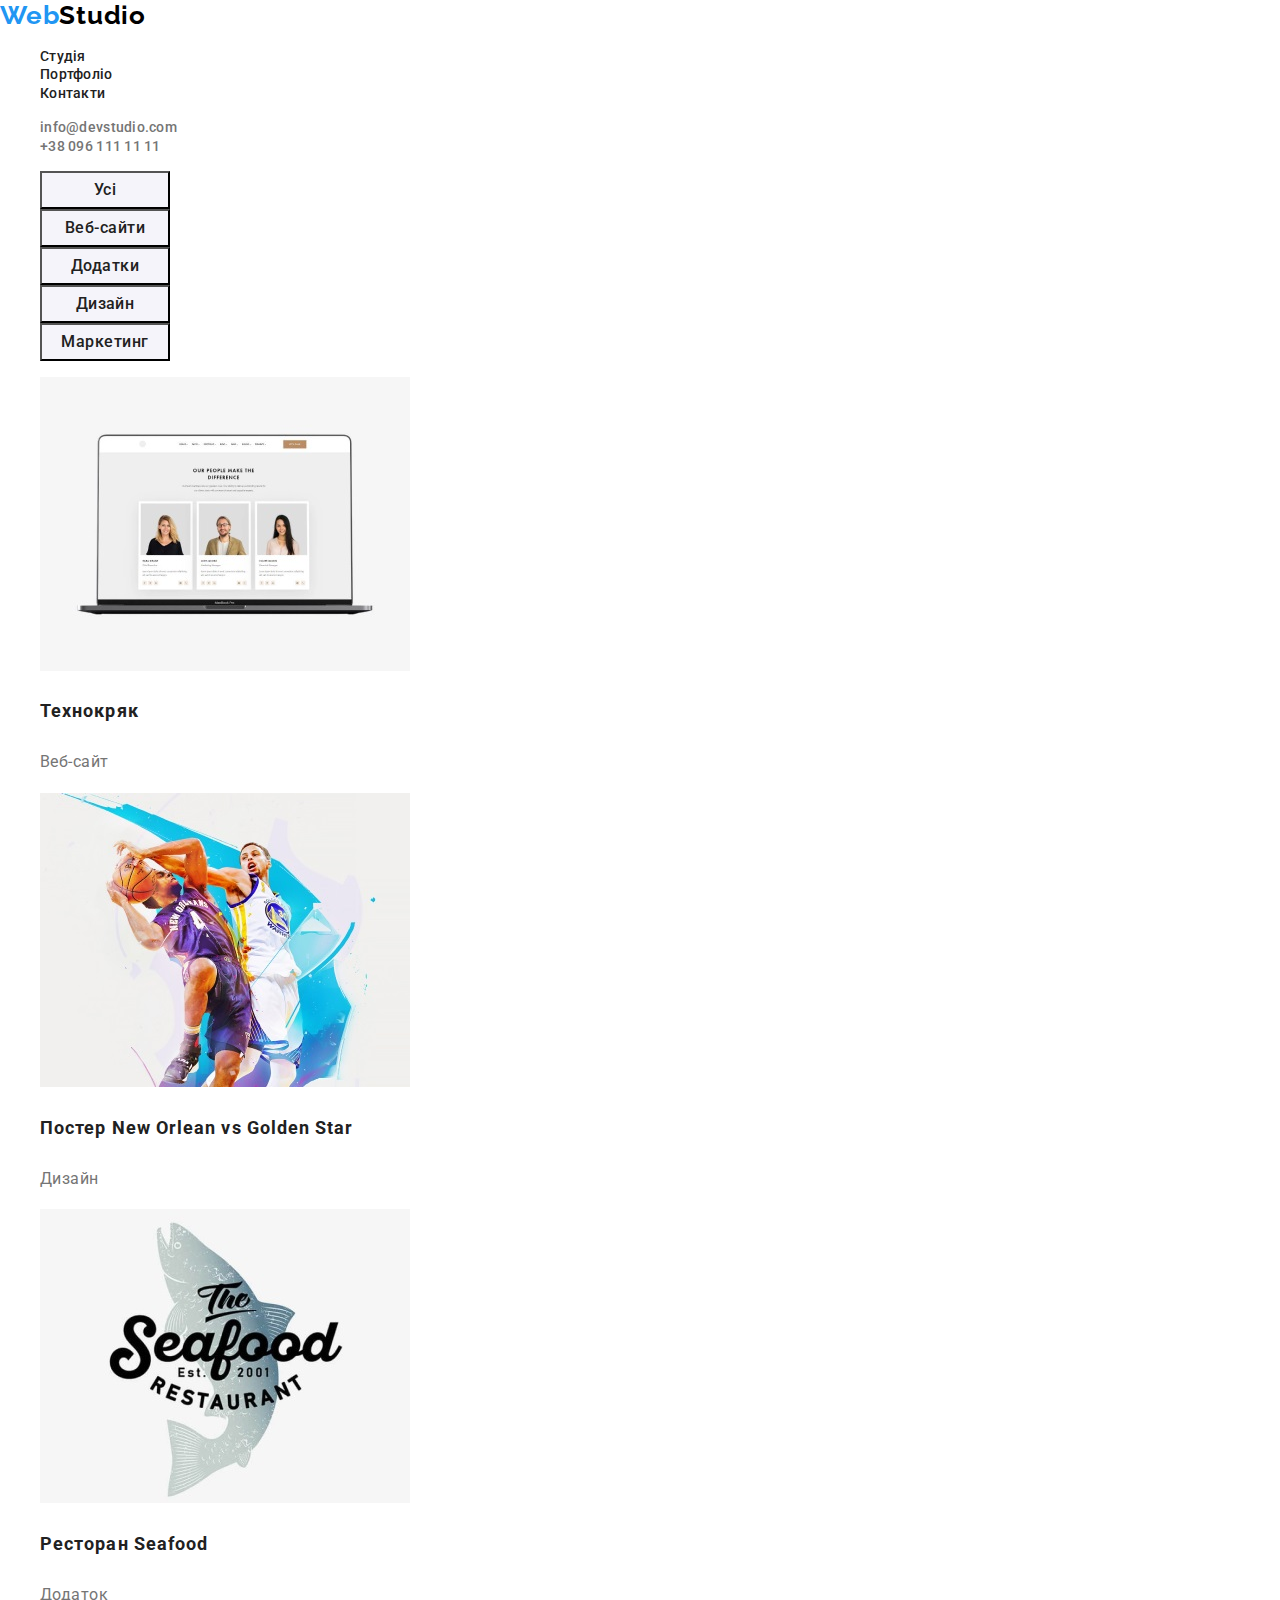
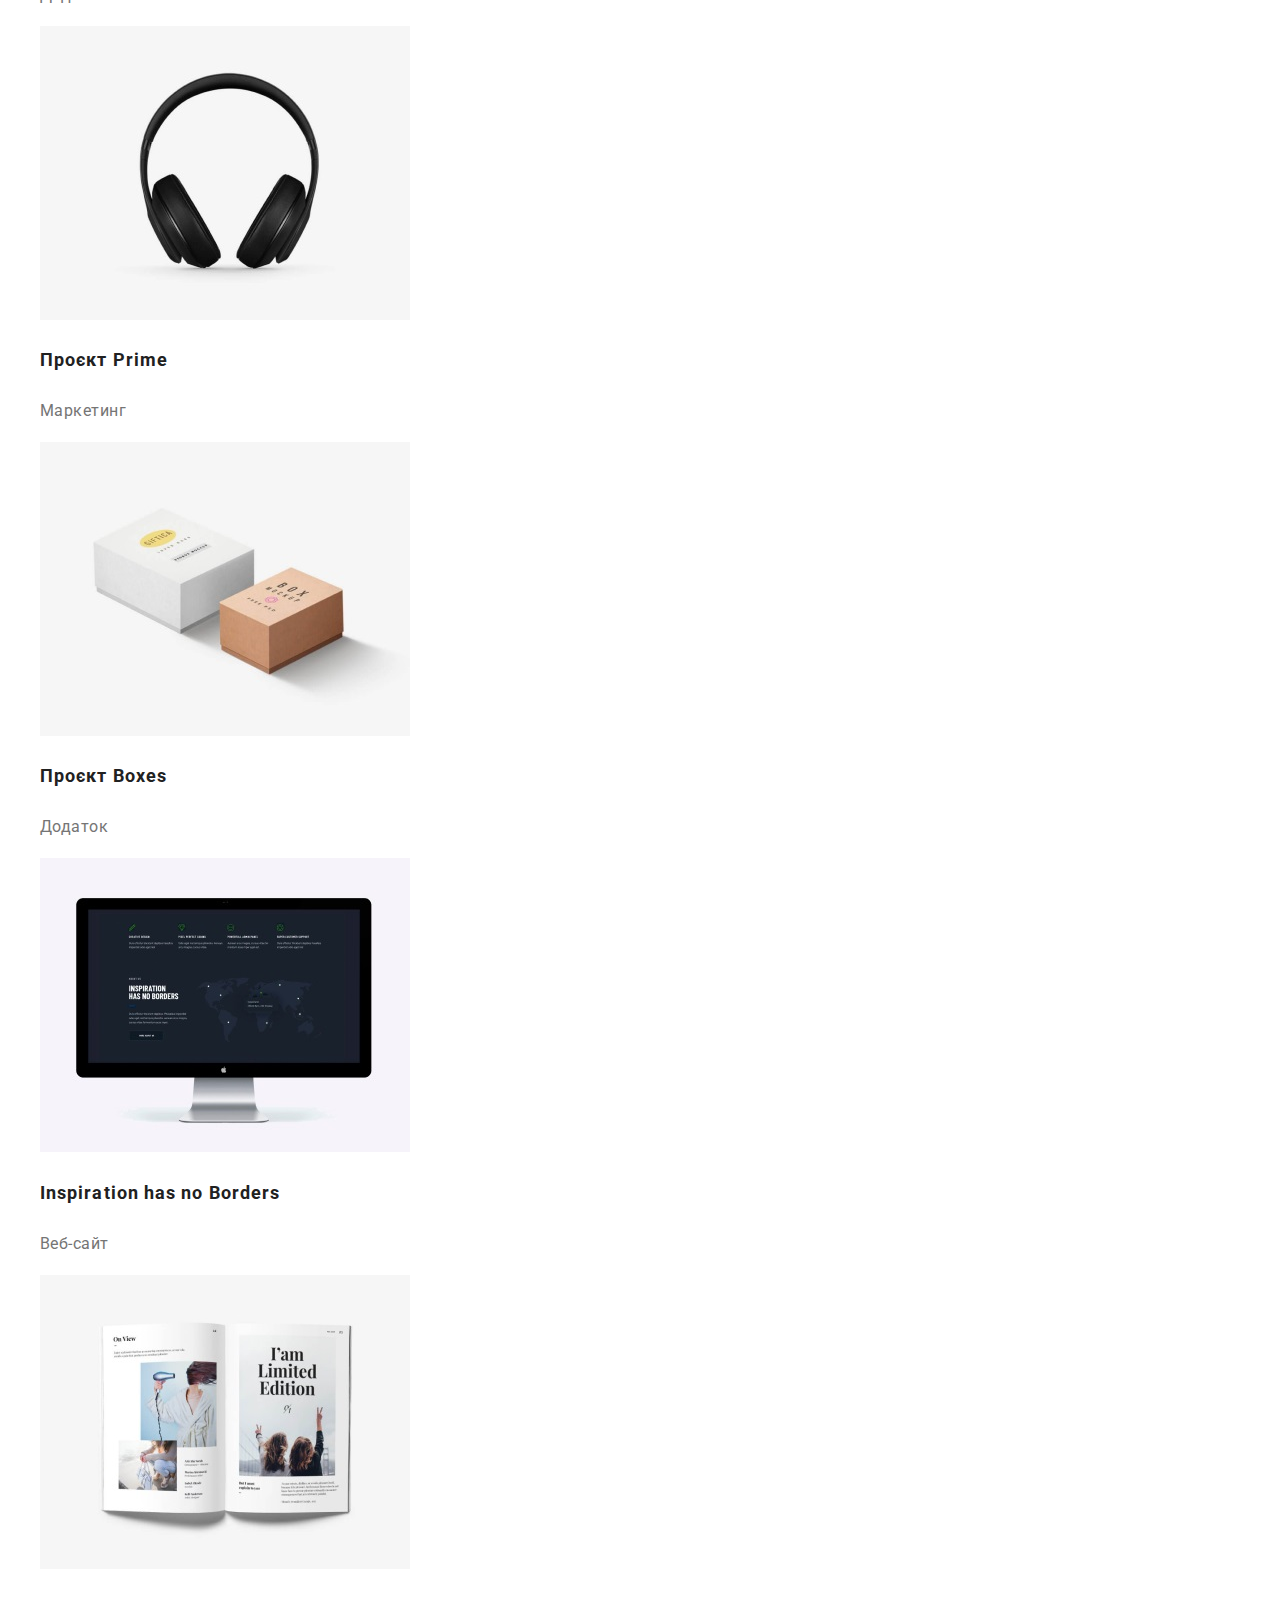
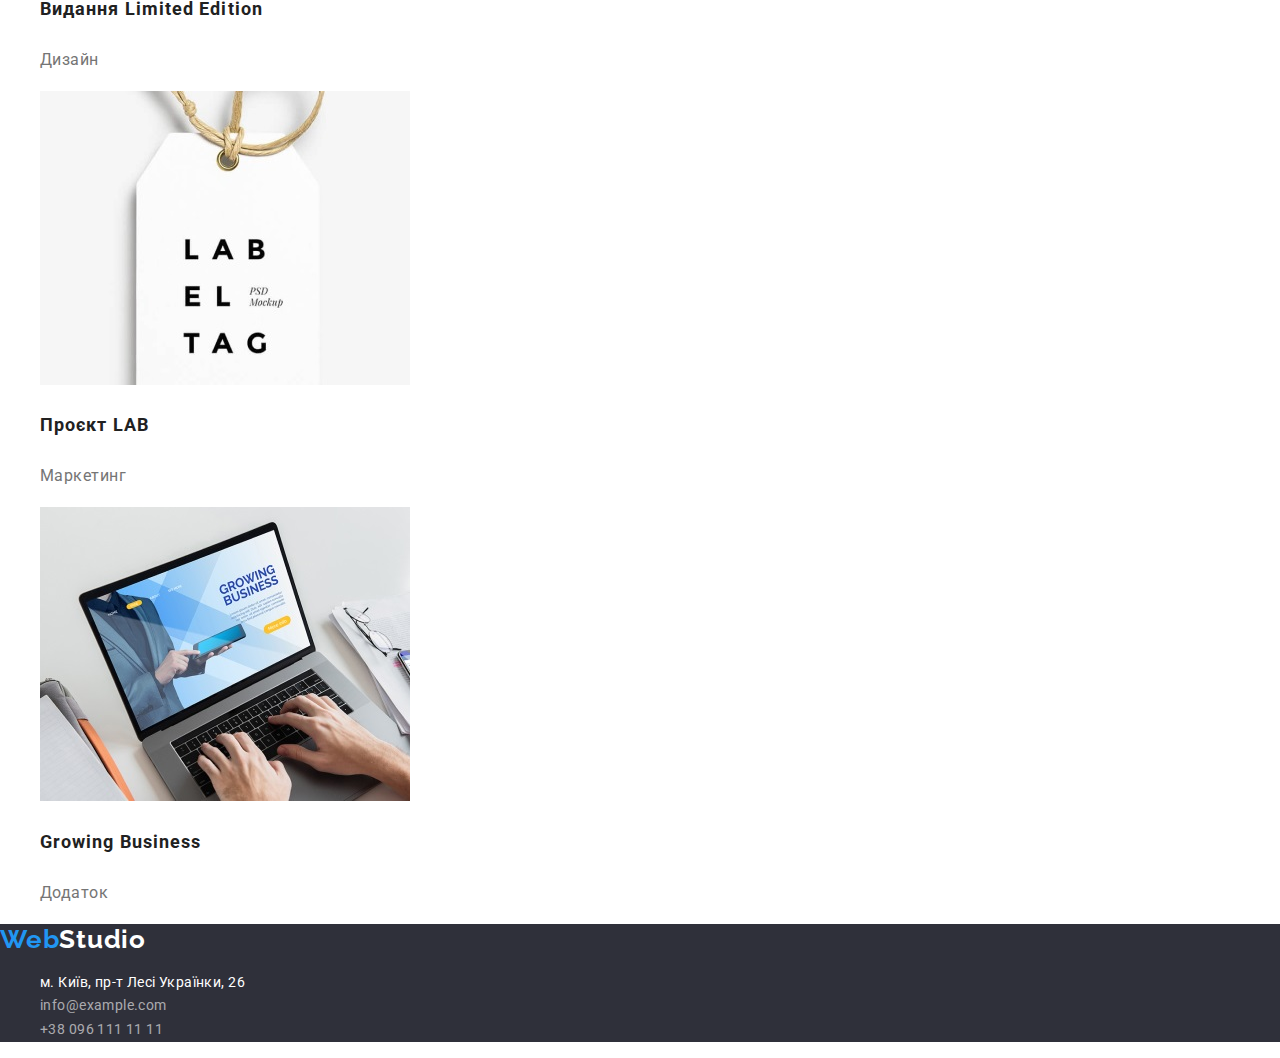
==== portfolio.html @ d08d2272 "update" ====
<!DOCTYPE html>
<html lang="en">
  <head>
    <meta charset="UTF-8" />
    <meta http-equiv="X-UA-Compatible" content="IE=edge" />
    <meta name="viewport" content="width=device-width, initial-scale=1.0" />
    <link rel="preconnect" href="https://fonts.googleapis.com" />
    <link rel="preconnect" href="https://fonts.gstatic.com" crossorigin />
    <link
      href="https://fonts.googleapis.com/css2?family=Raleway:wght@500;700&family=Roboto:wght@400;500;700;900&display=swap"
      rel="stylesheet"
    />
    <link
      rel="stylesheet"
      href="https://cdnjs.cloudflare.com/ajax/libs/modern-normalize/0.6.0/modern-normalize.min.css"
    />
    <link rel="stylesheet" href="./css/styles.css" />
    <title>Portfolio</title>
  </head>
  <body class="body">
    <header>
      <nav>
        <a class="link" href="">
          <span class="logocolor">Web</span><span class="logo">Studio</span>
        </a>
        <ul class="list">
          <li><a class="nav-link" href="">Студія</a></li>
          <li><a class="nav-link" href="">Портфоліо</a></li>
          <li><a class="nav-link" href="">Контакти</a></li>
        </ul>
      </nav>
      <!-- Контактні дані -->
      <ul class="list">
        <li>
          <a class="link" href="mailto:info@devstudio.com"
            >info@devstudio.com</a
          >
        </li>
        <li>
          <a class="link" href="tel:+380961111111">+38 096 111 11 11</a>
        </li>
      </ul>
    </header>
    <!-- Наші проекти -->
    <main>
      <section>
        <h1 hidden>Наше поротфоліо</h1>
        <ul class="list">
          <li>
            <button class="filtr" type="button">
              <span class="filtr-text">Усі</span>
            </button>
          </li>
          <li>
            <button class="filtr" type="button">
              <span class="filtr-text">Веб-сайти</span>
            </button>
          </li>
          <li>
            <button class="filtr" type="button">
              <span class="filtr-text">Додатки</span>
            </button>
          </li>
          <li>
            <button class="filtr" type="button">
              <span class="filtr-text">Дизайн</span>
            </button>
          </li>
          <li>
            <button class="filtr" type="button">
              <span class="filtr-text">Маркетинг</span>
            </button>
          </li>
        </ul>

        <ul class="list">
          <li class="photo">
            <img
              src="./img-portfolio/img-1.jpg"
              alt="вебсайт Технокряк"
              width="370"
            />
            <h3 class="photo-subtitle">Технокряк</h3>
            <p class="photo-text">Веб-сайт</p>
          </li>
          <li class="photo">
            <img src="./img-portfolio/img-2.jpg" alt="Постер" width="370" />
            <h3 class="photo-subtitle">Постер New Orlean vs Golden Star</h3>
            <p class="photo-text">Дизайн</p>
          </li>
          <li class="photo">
            <img
              src="./img-portfolio/img-3.jpg"
              alt="Постер Ресторан"
              width="370"
            />
            <h3 class="photo-subtitle">Ресторан Seafood</h3>
            <p class="photo-text">Додаток</p>
          </li>
          <li class="photo">
            <img
              src="./img-portfolio/img-4.jpg"
              alt="Проект Прайм"
              width="370"
            />
            <h3 class="photo-subtitle">Проєкт Prime</h3>
            <p class="photo-text">Маркетинг</p>
          </li>
          <li class="photo">
            <img
              src="./img-portfolio/img-5.jpg"
              alt="Проект Боксез"
              width="370"
            />
            <h3 class="photo-subtitle">Проєкт Boxes</h3>
            <p class="photo-text">Додаток</p>
          </li>
          <li class="photo">
            <img
              src="./img-portfolio/img-6.jpg"
              alt="вебсайт Інспірейшн"
              width="370"
            />
            <h3 class="photo-subtitle">Inspiration has no Borders</h3>
            <p class="photo-text">Веб-сайт</p>
          </li>
          <li class="photo">
            <img
              src="./img-portfolio/img-7.jpg"
              alt="Дизайн Видання"
              width="370"
            />
            <h3 class="photo-subtitle">Видання Limited Edition</h3>
            <p class="photo-text">Дизайн</p>
          </li>
          <li class="photo">
            <img src="./img-portfolio/img-8.jpg" alt="Проект Лаб" width="370" />
            <h3 class="photo-subtitle">Проєкт LAB</h3>
            <p class="photo-text">Маркетинг</p>
          </li>
          <li class="photo">
            <img
              src="./img-portfolio/img-9.jpg"
              alt="Розвито Бізнесу"
              width="370"
            />
            <h3 class="photo-subtitle">Growing Business</h3>
            <p class="photo-text">Додаток</p>
          </li>
        </ul>
      </section>
    </main>
    <!-- Підвал -->
    <footer class="footer">
      <a class="link" href="./index.html">
        <span class="footer-logocolor">Web</span
        ><span class="footer-logo">Studio</span>
      </a>
      <address class="address">
        <ul class="list">
          <li>
            <a
              class="address-link"
              href="https://www.google.com/maps/place/%D0%B1%D1%83%D0%BB.+%D0%9B%D0%B5%D1%81%D0%B8+%D0%A3%D0%BA%D1%80%D0%B0%D0%B8%D0%BD%D0%BA%D0%B8,+26,+%D0%9A%D0%B8%D0%B5%D0%B2,+02000/@50.4265807,30.5383858,17z/data=!3m1!4b1!4m5!3m4!1s0x40d4cf0e033ecbe9:0x57a4dffefec77da0!8m2!3d50.4265807!4d30.5383858"
              >м. Київ, пр-т Лесі Українки, 26</a
            >
          </li>
          <li>
            <a class="contacts-link" href="mailto:info@example.com"
              >info@example.com</a
            >
          </li>
          <li>
            <a class="contacts-link" href="tel:++380961111111"
              >+38 096 111 11 11</a
            >
          </li>
        </ul>
      </address>
    </footer>
  </body>
</html>
---- css/styles.css ----
:root {
  /* Fonts */

  /* Text colors */
  --subtitle-col: #212121;
  --txt-col: #757575;
  --txt-but: #ffffff;

  /* Background colors */
  --main-cl: #f5f5f5;
  --bacgr-filtr: #f5f4fa;

  /* Other */
  --accent-cl: #2196f3;
}

body {
  font-family: "Roboto", sans-serif;
  color: var(--main-cl);
}
.logo {
  font-family: Raleway;
  font-weight: 700;
  font-size: 26px;
  line-height: 1.19;
  letter-spacing: 0.03em;
  color: #000000;
}
.logocolor {
  font-family: Raleway;
  font-style: normal;
  font-weight: 700;
  font-size: 26px;
  line-height: 1.19;
  letter-spacing: 0.03em;
  color: var(--accent-cl);
}

.nav-link {
  font-style: normal;
  font-weight: 500;
  font-size: 14px;
  line-height: 1.14;
  letter-spacing: 0.02em;
  text-decoration: none;
  color: var(--subtitle-col);
}

.nav-link:hover,
.nav-link:focus {
  color: var(--accent-cl);
}

/* Контактні дані */
.link:hover,
.link:focus {
  color: var(--accent-cl);
}

.link {
  font-weight: 500;
  font-size: 14px;
  line-height: 1.14;
  letter-spacing: 0.02em;
  text-decoration: none;
  color: var(--txt-col);
}

/* Секція HERO */
.section-hero {
  background: #2f303a;
}

.slogan {
  font-size: 44px;
  line-height: 1.36;
  text-align: center;
  letter-spacing: 0.06em;
  text-transform: uppercase;
  color: var(--txt-but);
}

.btn {
  width: 216px;
  height: 50px;
  left: 692px;
  top: 430px;
  background: #2196f3;
  box-shadow: 0px 4px 4px rgba(0, 0, 0, 0.15);
  border-radius: 4px;
}

.btn-text {
  font-style: normal;
  font-weight: 700;
  font-size: 16px;
  line-height: 1.87;
  display: flex;
  align-items: center;
  text-align: center;
  letter-spacing: 0.06em;
  color: var(--txt-but);
}

/* Наші переваги */
.list-title {
  font-style: normal;
  font-weight: 700;
  font-size: 14px;
  line-height: 1.14;
  letter-spacing: 0.03em;
  text-transform: uppercase;
  color: #212121;
}

.list-text {
  font-style: normal;
  font-weight: 400;
  font-size: 14px;
  line-height: 1.71;
  letter-spacing: 0.03em;
  color: var(--txt-col);
}

.subtitle {
  font-style: normal;
  font-weight: 700;
  font-size: 36px;
  line-height: 1.16;
  text-align: center;
  letter-spacing: 0.03em;
  color: var(--subtitle-col);
}

/* Наша команда */
.team-person {
  font-style: normal;
  font-weight: 500;
  font-size: 16px;
  line-height: 1.18;
  text-align: center;
  letter-spacing: 0.03em;
  color: var(--subtitle-col);
}

.team-position {
  font-style: normal;
  font-weight: 400;
  font-size: 16px;
  line-height: 1.18;
  text-align: center;
  letter-spacing: 0.03em;
  color: var(--txt-col);
}

/* Підвал */
.footer {
  background: #2f303a;
}

.footer-logocolor {
  font-family: "Raleway";
  font-style: normal;
  font-weight: 700;
  font-size: 26px;
  line-height: 1.19;
  letter-spacing: 0.03em;
  color: #2196f3;
}

.footer-logo {
  font-family: "Raleway";
  font-style: normal;
  font-weight: 700;
  font-size: 26px;
  line-height: 1.19;
  letter-spacing: 0.03em;
  color: var(--txt-but);
}

.address-link {
  font-weight: 400;
  font-size: 14px;
  line-height: 1.71;
  letter-spacing: 0.03em;
  text-decoration: none;
  list-style: none;
  font-style: normal;
  color: var(--txt-but);
}

.contacts-link {
  font-weight: 400;
  font-size: 14px;
  line-height: 1.71;
  letter-spacing: 0.03em;
  text-decoration: none;
  font-style: normal;
  color: rgba(255, 255, 255, 0.6);
}

.list {
list-style: none;
}

.link {
  text-decoration: none;
}

.filtr:hover,
.filtr:focus {
  color: var(--accent-cl);
}

.filtr {
  width: 130px;
  height: 38px;
  background: var(--bacgr-filtr);
}

.filtr-text {
  font-weight: 500;
  font-size: 16px;
  line-height: 1.62;
  text-align: center;
  letter-spacing: 0.03em;
  color: var(--subtitle-col);
}
.photo-subtitle {
  font-style: normal;
  font-weight: 700;
  font-size: 18px;
  line-height: 2;
  letter-spacing: 0.06em;
  color: var(--subtitle-col);
}

.photo-text {
  font-style: normal;
  font-weight: 400;
  font-size: 16px;
  line-height: 1.87;
  letter-spacing: 0.03em;
  color: var(--txt-col);
}
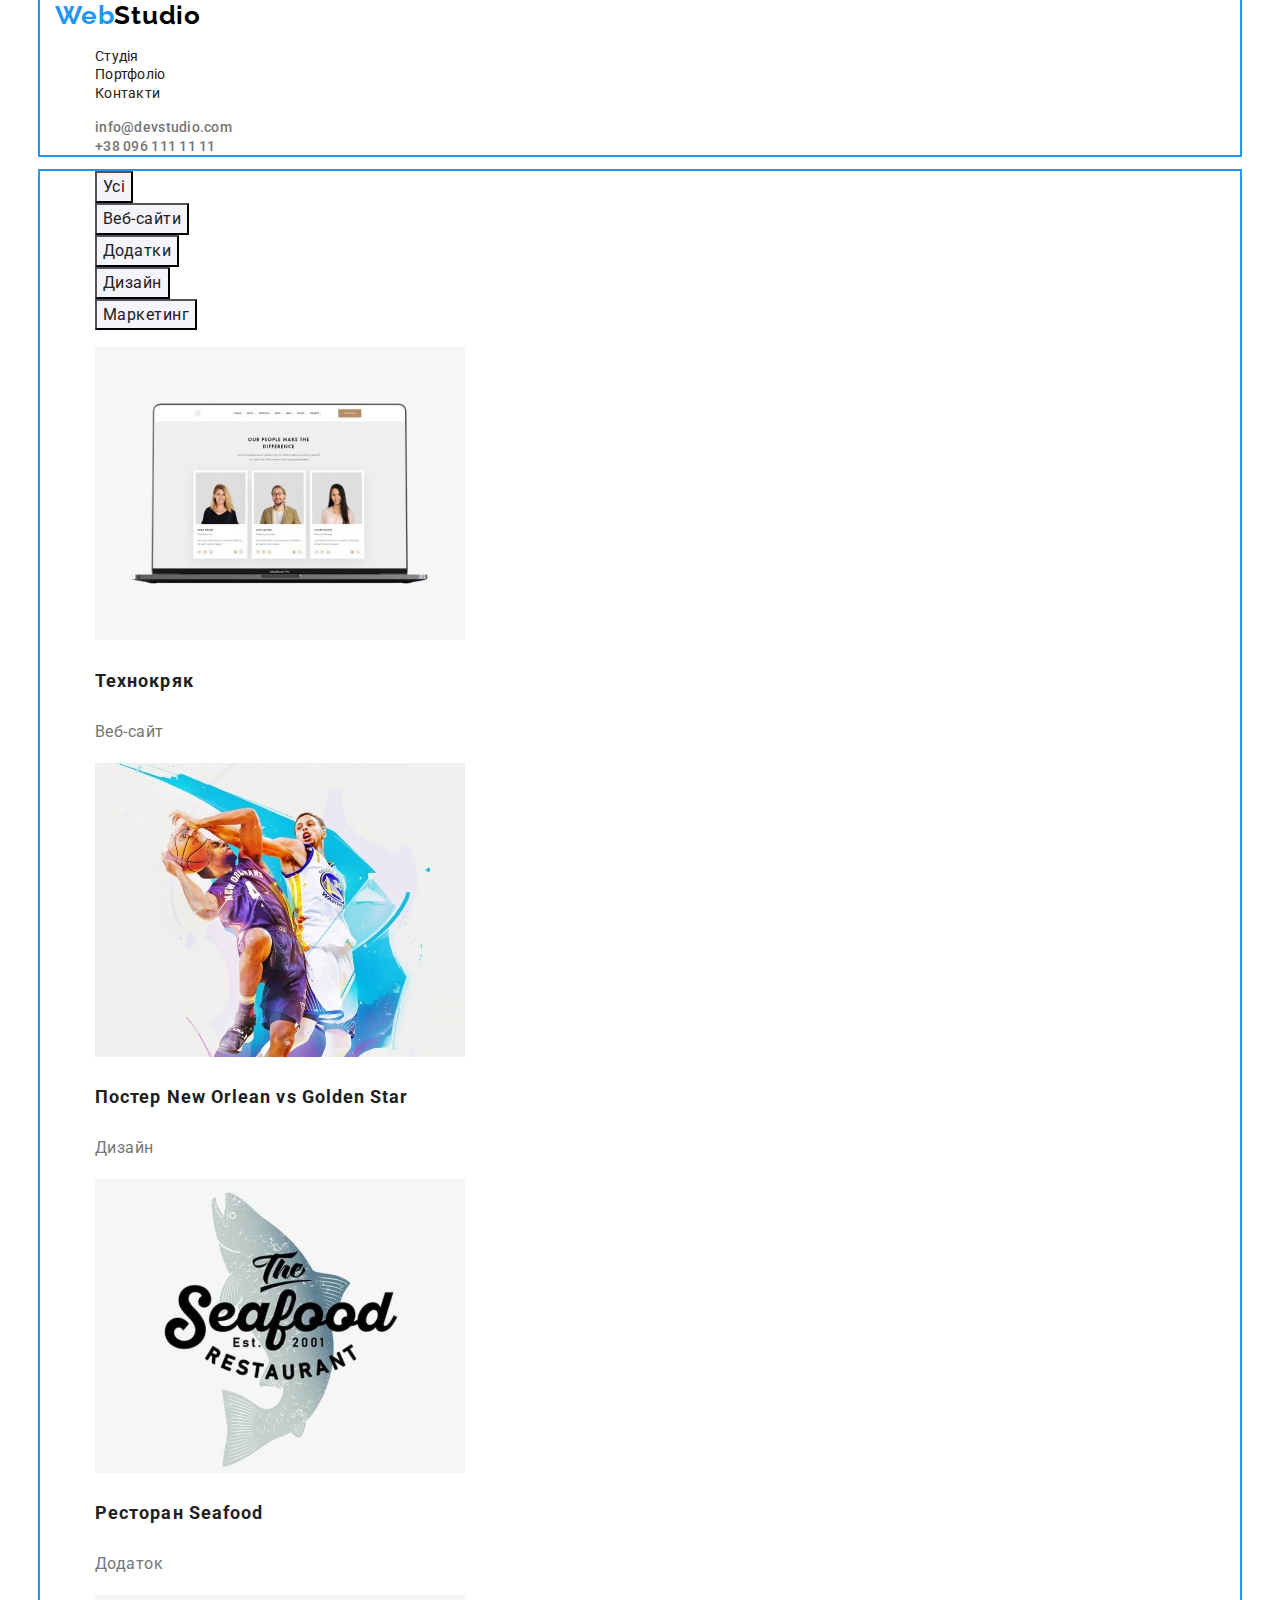
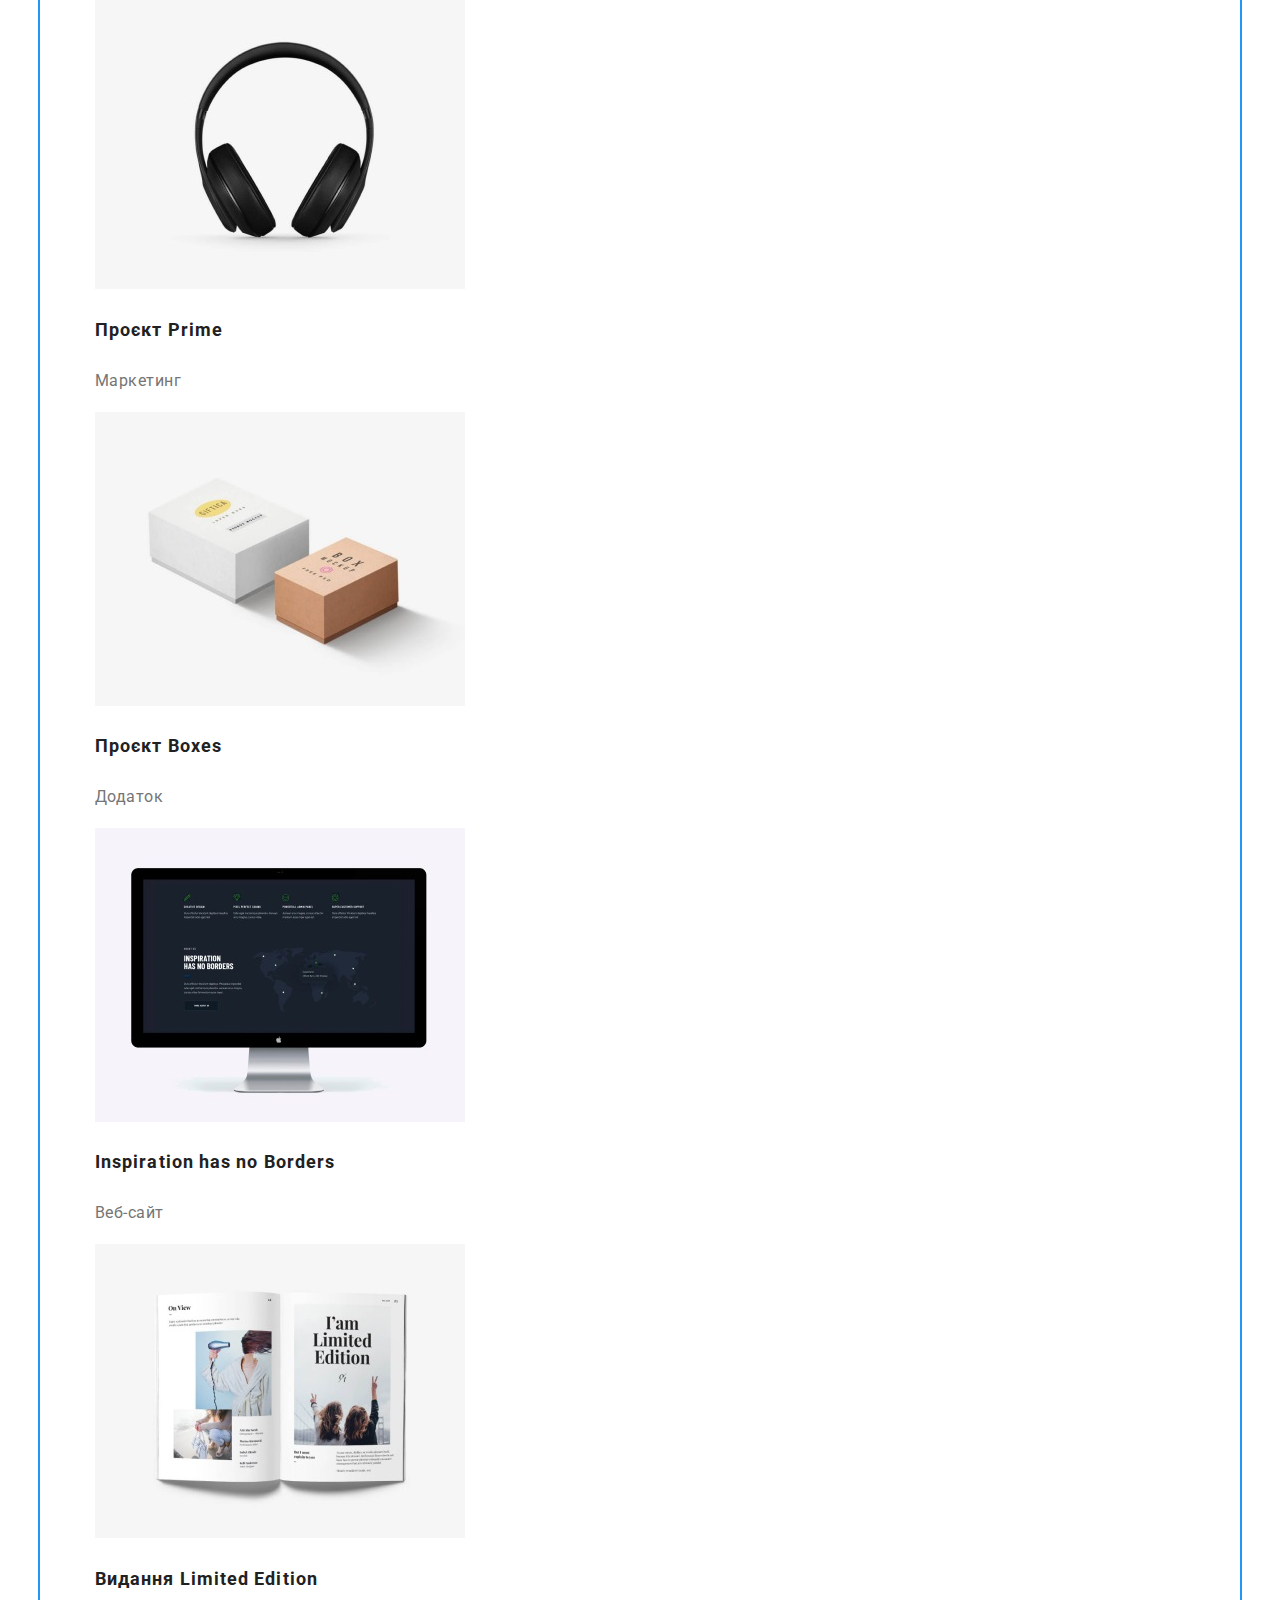
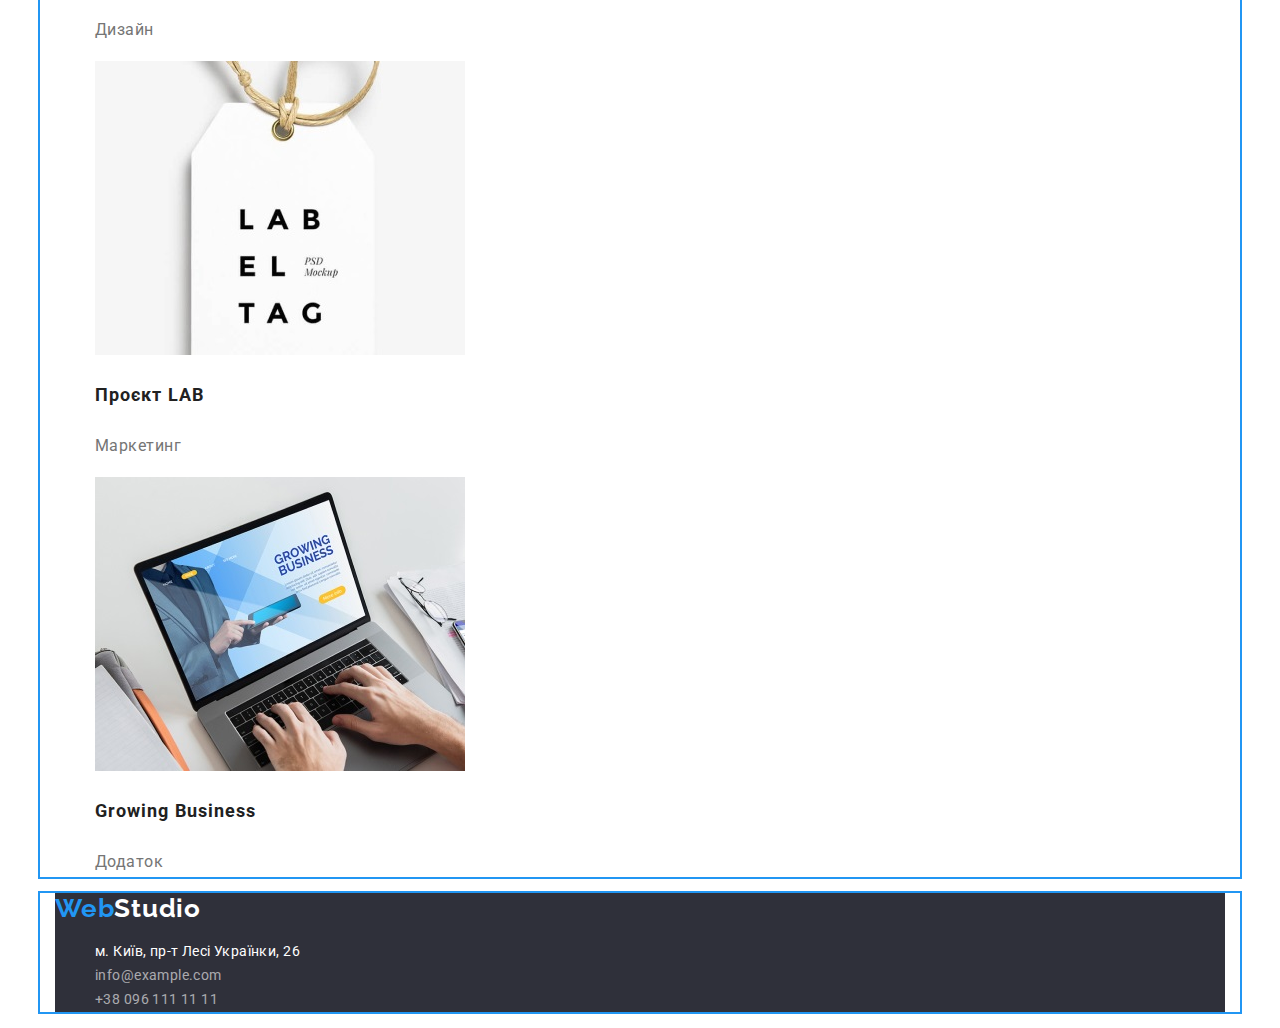
==== commit a18eae50: "update" ====
--- a/portfolio.html
+++ b/portfolio.html
@@ -18,165 +18,166 @@
     <title>Portfolio</title>
   </head>
   <body class="body">
-    <header>
-      <nav>
-        <a class="link" href="">
-          <span class="logocolor">Web</span><span class="logo">Studio</span>
-        </a>
-        <ul class="list">
-          <li><a class="nav-link" href="">Студія</a></li>
-          <li><a class="nav-link" href="">Портфоліо</a></li>
-          <li><a class="nav-link" href="">Контакти</a></li>
-        </ul>
-      </nav>
-      <!-- Контактні дані -->
-      <ul class="list">
-        <li>
-          <a class="link" href="mailto:info@devstudio.com"
-            >info@devstudio.com</a
-          >
-        </li>
-        <li>
-          <a class="link" href="tel:+380961111111">+38 096 111 11 11</a>
-        </li>
-      </ul>
-    </header>
-    <!-- Наші проекти -->
-    <main>
-      <section>
-        <h1 hidden>Наше поротфоліо</h1>
+    <div class="container">
+      <header>
+        <nav>
+          <a class="link" href="">
+            <span class="logocolor">Web</span><span class="logo">Studio</span>
+          </a>
+          <ul class="list">
+            <li><a class="nav-link" href="">Студія</a></li>
+            <li><a class="nav-link" href="">Портфоліо</a></li>
+            <li><a class="nav-link" href="">Контакти</a></li>
+          </ul>
+        </nav>
+        <!-- Контактні дані -->
         <ul class="list">
           <li>
-            <button class="filtr" type="button">
-              <span class="filtr-text">Усі</span>
-            </button>
-          </li>
-          <li>
-            <button class="filtr" type="button">
-              <span class="filtr-text">Веб-сайти</span>
-            </button>
-          </li>
-          <li>
-            <button class="filtr" type="button">
-              <span class="filtr-text">Додатки</span>
-            </button>
-          </li>
-          <li>
-            <button class="filtr" type="button">
-              <span class="filtr-text">Дизайн</span>
-            </button>
-          </li>
-          <li>
-            <button class="filtr" type="button">
-              <span class="filtr-text">Маркетинг</span>
-            </button>
-          </li>
-        </ul>
-
-        <ul class="list">
-          <li class="photo">
-            <img
-              src="./img-portfolio/img-1.jpg"
-              alt="вебсайт Технокряк"
-              width="370"
-            />
-            <h3 class="photo-subtitle">Технокряк</h3>
-            <p class="photo-text">Веб-сайт</p>
-          </li>
-          <li class="photo">
-            <img src="./img-portfolio/img-2.jpg" alt="Постер" width="370" />
-            <h3 class="photo-subtitle">Постер New Orlean vs Golden Star</h3>
-            <p class="photo-text">Дизайн</p>
-          </li>
-          <li class="photo">
-            <img
-              src="./img-portfolio/img-3.jpg"
-              alt="Постер Ресторан"
-              width="370"
-            />
-            <h3 class="photo-subtitle">Ресторан Seafood</h3>
-            <p class="photo-text">Додаток</p>
-          </li>
-          <li class="photo">
-            <img
-              src="./img-portfolio/img-4.jpg"
-              alt="Проект Прайм"
-              width="370"
-            />
-            <h3 class="photo-subtitle">Проєкт Prime</h3>
-            <p class="photo-text">Маркетинг</p>
-          </li>
-          <li class="photo">
-            <img
-              src="./img-portfolio/img-5.jpg"
-              alt="Проект Боксез"
-              width="370"
-            />
-            <h3 class="photo-subtitle">Проєкт Boxes</h3>
-            <p class="photo-text">Додаток</p>
-          </li>
-          <li class="photo">
-            <img
-              src="./img-portfolio/img-6.jpg"
-              alt="вебсайт Інспірейшн"
-              width="370"
-            />
-            <h3 class="photo-subtitle">Inspiration has no Borders</h3>
-            <p class="photo-text">Веб-сайт</p>
-          </li>
-          <li class="photo">
-            <img
-              src="./img-portfolio/img-7.jpg"
-              alt="Дизайн Видання"
-              width="370"
-            />
-            <h3 class="photo-subtitle">Видання Limited Edition</h3>
-            <p class="photo-text">Дизайн</p>
-          </li>
-          <li class="photo">
-            <img src="./img-portfolio/img-8.jpg" alt="Проект Лаб" width="370" />
-            <h3 class="photo-subtitle">Проєкт LAB</h3>
-            <p class="photo-text">Маркетинг</p>
-          </li>
-          <li class="photo">
-            <img
-              src="./img-portfolio/img-9.jpg"
-              alt="Розвито Бізнесу"
-              width="370"
-            />
-            <h3 class="photo-subtitle">Growing Business</h3>
-            <p class="photo-text">Додаток</p>
-          </li>
-        </ul>
-      </section>
-    </main>
-    <!-- Підвал -->
-    <footer class="footer">
-      <a class="link" href="./index.html">
-        <span class="footer-logocolor">Web</span
-        ><span class="footer-logo">Studio</span>
-      </a>
-      <address class="address">
-        <ul class="list">
-          <li>
-            <a
-              class="address-link"
-              href="https://www.google.com/maps/place/%D0%B1%D1%83%D0%BB.+%D0%9B%D0%B5%D1%81%D0%B8+%D0%A3%D0%BA%D1%80%D0%B0%D0%B8%D0%BD%D0%BA%D0%B8,+26,+%D0%9A%D0%B8%D0%B5%D0%B2,+02000/@50.4265807,30.5383858,17z/data=!3m1!4b1!4m5!3m4!1s0x40d4cf0e033ecbe9:0x57a4dffefec77da0!8m2!3d50.4265807!4d30.5383858"
-              >м. Київ, пр-т Лесі Українки, 26</a
+            <a class="link" href="mailto:info@devstudio.com"
+              >info@devstudio.com</a
             >
           </li>
           <li>
-            <a class="contacts-link" href="mailto:info@example.com"
-              >info@example.com</a
-            >
-          </li>
-          <li>
-            <a class="contacts-link" href="tel:++380961111111"
-              >+38 096 111 11 11</a
-            >
+            <a class="link" href="tel:+380961111111">+38 096 111 11 11</a>
           </li>
         </ul>
-      </address>
-    </footer>
+      </header>
+    </div>
+
+    <!-- Наші проекти -->
+    <main>
+      <div class="container">
+        <section>
+          <h1 hidden>Наше поротфоліо</h1>
+          <ul class="list">
+            <li>
+              <button class="filtr" type="button">Усі</button>
+            </li>
+            <li>
+              <button class="filtr" type="button">Веб-сайти</button>
+            </li>
+            <li>
+              <button class="filtr" type="button">Додатки</button>
+            </li>
+            <li>
+              <button class="filtr" type="button">Дизайн</button>
+            </li>
+            <li>
+              <button class="filtr" type="button">Маркетинг</button>
+            </li>
+          </ul>
+
+          <ul class="list">
+            <li class="photo">
+              <img
+                src="./img-portfolio/img-1.jpg"
+                alt="вебсайт Технокряк"
+                width="370"
+              />
+              <h3 class="photo-subtitle">Технокряк</h3>
+              <p class="photo-text">Веб-сайт</p>
+            </li>
+            <li class="photo">
+              <img src="./img-portfolio/img-2.jpg" alt="Постер" width="370" />
+              <h3 class="photo-subtitle">Постер New Orlean vs Golden Star</h3>
+              <p class="photo-text">Дизайн</p>
+            </li>
+            <li class="photo">
+              <img
+                src="./img-portfolio/img-3.jpg"
+                alt="Постер Ресторан"
+                width="370"
+              />
+              <h3 class="photo-subtitle">Ресторан Seafood</h3>
+              <p class="photo-text">Додаток</p>
+            </li>
+            <li class="photo">
+              <img
+                src="./img-portfolio/img-4.jpg"
+                alt="Проект Прайм"
+                width="370"
+              />
+              <h3 class="photo-subtitle">Проєкт Prime</h3>
+              <p class="photo-text">Маркетинг</p>
+            </li>
+            <li class="photo">
+              <img
+                src="./img-portfolio/img-5.jpg"
+                alt="Проект Боксез"
+                width="370"
+              />
+              <h3 class="photo-subtitle">Проєкт Boxes</h3>
+              <p class="photo-text">Додаток</p>
+            </li>
+            <li class="photo">
+              <img
+                src="./img-portfolio/img-6.jpg"
+                alt="вебсайт Інспірейшн"
+                width="370"
+              />
+              <h3 class="photo-subtitle">Inspiration has no Borders</h3>
+              <p class="photo-text">Веб-сайт</p>
+            </li>
+            <li class="photo">
+              <img
+                src="./img-portfolio/img-7.jpg"
+                alt="Дизайн Видання"
+                width="370"
+              />
+              <h3 class="photo-subtitle">Видання Limited Edition</h3>
+              <p class="photo-text">Дизайн</p>
+            </li>
+            <li class="photo">
+              <img
+                src="./img-portfolio/img-8.jpg"
+                alt="Проект Лаб"
+                width="370"
+              />
+              <h3 class="photo-subtitle">Проєкт LAB</h3>
+              <p class="photo-text">Маркетинг</p>
+            </li>
+            <li class="photo">
+              <img
+                src="./img-portfolio/img-9.jpg"
+                alt="Розвито Бізнесу"
+                width="370"
+              />
+              <h3 class="photo-subtitle">Growing Business</h3>
+              <p class="photo-text">Додаток</p>
+            </li>
+          </ul>
+        </section>
+      </div>
+    </main>
+    <!-- Підвал -->
+    <div class="container">
+      <footer class="footer">
+        <a class="link" href="./index.html">
+          <span class="footer-logocolor">Web</span
+          ><span class="footer-logo">Studio</span>
+        </a>
+        <address class="address">
+          <ul class="list">
+            <li>
+              <a
+                class="address-link"
+                href="https://www.google.com/maps/place/%D0%B1%D1%83%D0%BB.+%D0%9B%D0%B5%D1%81%D0%B8+%D0%A3%D0%BA%D1%80%D0%B0%D0%B8%D0%BD%D0%BA%D0%B8,+26,+%D0%9A%D0%B8%D0%B5%D0%B2,+02000/@50.4265807,30.5383858,17z/data=!3m1!4b1!4m5!3m4!1s0x40d4cf0e033ecbe9:0x57a4dffefec77da0!8m2!3d50.4265807!4d30.5383858"
+                >м. Київ, пр-т Лесі Українки, 26</a
+              >
+            </li>
+            <li>
+              <a class="contacts-link" href="mailto:info@example.com"
+                >info@example.com</a
+              >
+            </li>
+            <li>
+              <a class="contacts-link" href="tel:++380961111111"
+                >+38 096 111 11 11</a
+              >
+            </li>
+          </ul>
+        </address>
+      </footer>
+    </div>
   </body>
 </html>
--- a/css/styles.css
+++ b/css/styles.css
@@ -1,3 +1,13 @@
+html {
+  box-sizing: border-box;
+}
+
+*,
+*::before,
+*::after {
+  box-sizing: inherit;
+}
+
 :root {
   /* Fonts */
 
@@ -8,7 +18,8 @@
 
   /* Background colors */
   --main-cl: #f5f5f5;
-  --bacgr-filtr: #f5f4fa;
+  --backgr-filtr: #f5f4fa;
+  --backgr-col: #2f303a;
 
   /* Other */
   --accent-cl: #2196f3;
@@ -17,6 +28,15 @@
 body {
   font-family: "Roboto", sans-serif;
   color: var(--main-cl);
+  margin: 0;
+}
+
+.container {
+  outline: 2px solid #2196f3;
+  width: 1200px;
+  padding-left: 15px;
+  padding-right: 15px;
+  margin: 0 auto;
 }
 .logo {
   font-family: Raleway;
@@ -37,8 +57,6 @@
 }
 
 .nav-link {
-  font-style: normal;
-  font-weight: 500;
   font-size: 14px;
   line-height: 1.14;
   letter-spacing: 0.02em;
@@ -68,7 +86,7 @@
 
 /* Секція HERO */
 .section-hero {
-  background: #2f303a;
+  background: var(--backgr-col);
 }
 
 .slogan {
@@ -81,21 +99,19 @@
 }
 
 .btn {
+  background: var(--accent-cl);
   width: 216px;
   height: 50px;
   left: 692px;
   top: 430px;
-  background: #2196f3;
-  box-shadow: 0px 4px 4px rgba(0, 0, 0, 0.15);
   border-radius: 4px;
+  padding: 32px 10px;
 }
 
 .btn-text {
-  font-style: normal;
   font-weight: 700;
   font-size: 16px;
   line-height: 1.87;
-  display: flex;
   align-items: center;
   text-align: center;
   letter-spacing: 0.06em;
@@ -104,17 +120,14 @@
 
 /* Наші переваги */
 .list-title {
-  font-style: normal;
   font-weight: 700;
   font-size: 14px;
   line-height: 1.14;
   letter-spacing: 0.03em;
-  text-transform: uppercase;
-  color: #212121;
+  color: var(--subtitle-col);
 }
 
 .list-text {
-  font-style: normal;
   font-weight: 400;
   font-size: 14px;
   line-height: 1.71;
@@ -123,7 +136,6 @@
 }
 
 .subtitle {
-  font-style: normal;
   font-weight: 700;
   font-size: 36px;
   line-height: 1.16;
@@ -134,7 +146,6 @@
 
 /* Наша команда */
 .team-person {
-  font-style: normal;
   font-weight: 500;
   font-size: 16px;
   line-height: 1.18;
@@ -144,7 +155,6 @@
 }
 
 .team-position {
-  font-style: normal;
   font-weight: 400;
   font-size: 16px;
   line-height: 1.18;
@@ -155,7 +165,7 @@
 
 /* Підвал */
 .footer {
-  background: #2f303a;
+  background: var(--backgr-col);
 }
 
 .footer-logocolor {
@@ -165,12 +175,11 @@
   font-size: 26px;
   line-height: 1.19;
   letter-spacing: 0.03em;
-  color: #2196f3;
+  color: var(--accent-cl);
 }
 
 .footer-logo {
   font-family: "Raleway";
-  font-style: normal;
   font-weight: 700;
   font-size: 26px;
   line-height: 1.19;
@@ -200,35 +209,29 @@
 }
 
 .list {
-list-style: none;
+  list-style: none;
 }
 
 .link {
   text-decoration: none;
 }
 
-.filtr:hover,
-.filtr:focus {
-  color: var(--accent-cl);
+.filtr:hover {
+  color: var(--txt-but);
+  background-color: var(--accent-cl);
 }
 
 .filtr {
-  width: 130px;
-  height: 38px;
-  background: var(--bacgr-filtr);
-}
-
-.filtr-text {
-  font-weight: 500;
+  font-family: inherit;
+  background: var(--backgr-filtr);
   font-size: 16px;
   line-height: 1.62;
-  text-align: center;
-  letter-spacing: 0.03em;
-  color: var(--subtitle-col);
-}
+  letter-spacing: 0.03em;
+  color: var(--subtitle-col);
+  cursor: pointer;
+}
+
 .photo-subtitle {
-  font-style: normal;
-  font-weight: 700;
   font-size: 18px;
   line-height: 2;
   letter-spacing: 0.06em;
@@ -236,8 +239,6 @@
 }
 
 .photo-text {
-  font-style: normal;
-  font-weight: 400;
   font-size: 16px;
   line-height: 1.87;
   letter-spacing: 0.03em;
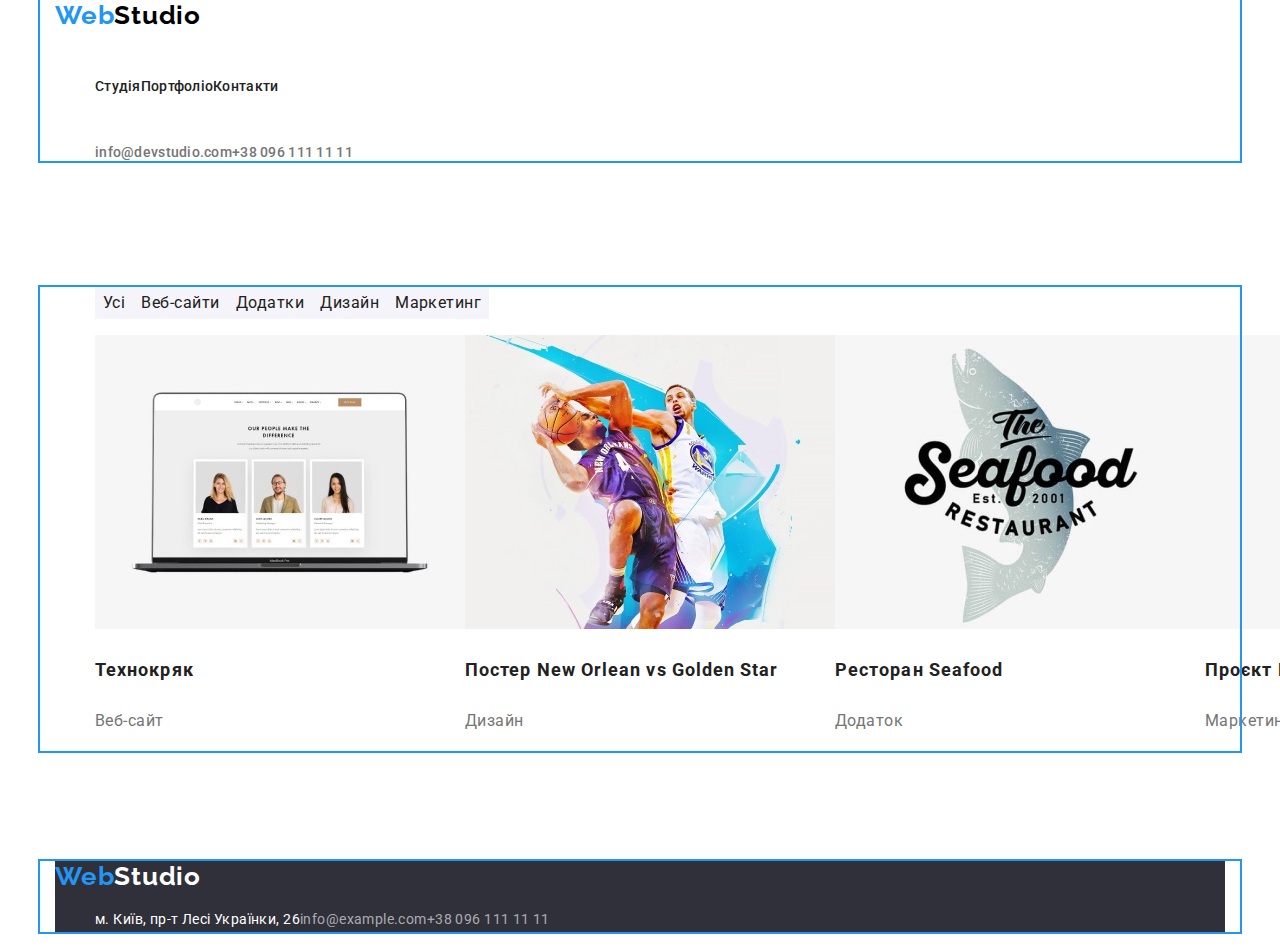
==== commit de63c543: "update" ====
--- a/portfolio.html
+++ b/portfolio.html
@@ -46,8 +46,8 @@
 
     <!-- Наші проекти -->
     <main>
-      <div class="container">
-        <section>
+      <section class="section">
+        <div class="container">
           <h1 hidden>Наше поротфоліо</h1>
           <ul class="list">
             <li>
@@ -146,8 +146,8 @@
               <p class="photo-text">Додаток</p>
             </li>
           </ul>
-        </section>
-      </div>
+        </div>
+      </section>
     </main>
     <!-- Підвал -->
     <div class="container">
--- a/css/styles.css
+++ b/css/styles.css
@@ -38,6 +38,11 @@
   padding-right: 15px;
   margin: 0 auto;
 }
+
+.container-nav {
+  display: flex;
+  align-items: ;
+}
 .logo {
   font-family: Raleway;
   font-weight: 700;
@@ -56,12 +61,25 @@
   color: var(--accent-cl);
 }
 
+.list {
+  display: flex;
+}
+
+.list .list-item + .list-item {
+  margin-left: 50px;
+}
+
 .nav-link {
+  display: block;
+  padding-top: 32px;
+  padding-bottom: 32px;
+
+  color: var(--subtitle-col);
+  font-weight: 500;
   font-size: 14px;
   line-height: 1.14;
   letter-spacing: 0.02em;
   text-decoration: none;
-  color: var(--subtitle-col);
 }
 
 .nav-link:hover,
@@ -75,6 +93,14 @@
   color: var(--accent-cl);
 }
 
+.contacts-list {
+  display: flex;
+}
+
+.contacts-list .list-item + .list-item {
+  margin-left: 50px;
+}
+
 .link {
   font-weight: 500;
   font-size: 14px;
@@ -82,30 +108,40 @@
   letter-spacing: 0.02em;
   text-decoration: none;
   color: var(--txt-col);
+}
+
+.section {
+  padding-top: 94px;
+  padding-bottom: 94px;
 }
 
 /* Секція HERO */
 .section-hero {
   background: var(--backgr-col);
+  text-align: center;
+  margin-bottom: 94px;
+  padding-top: 94px;
+  padding-bottom: 94px;
 }
 
 .slogan {
+  outline: 2px solid tomato;
   font-size: 44px;
   line-height: 1.36;
-  text-align: center;
   letter-spacing: 0.06em;
   text-transform: uppercase;
   color: var(--txt-but);
+  margin-bottom: 30px;
 }
 
 .btn {
   background: var(--accent-cl);
-  width: 216px;
-  height: 50px;
-  left: 692px;
-  top: 430px;
   border-radius: 4px;
-  padding: 32px 10px;
+  padding: 10px 32px;
+  border: 0px;
+  margin-right: auto;
+  margin-left: auto;
+  text-align: center;
 }
 
 .btn-text {
@@ -120,28 +156,29 @@
 
 /* Наші переваги */
 .list-title {
-  font-weight: 700;
+  text-transform: uppercase;
   font-size: 14px;
   line-height: 1.14;
   letter-spacing: 0.03em;
   color: var(--subtitle-col);
+  margin-bottom: 10px;
 }
 
 .list-text {
-  font-weight: 400;
   font-size: 14px;
   line-height: 1.71;
   letter-spacing: 0.03em;
   color: var(--txt-col);
+  margin: 0;
 }
 
 .subtitle {
-  font-weight: 700;
   font-size: 36px;
   line-height: 1.16;
   text-align: center;
   letter-spacing: 0.03em;
   color: var(--subtitle-col);
+  margin-bottom: 50px;
 }
 
 /* Наша команда */
@@ -216,7 +253,8 @@
   text-decoration: none;
 }
 
-.filtr:hover {
+.filtr:hover,
+.filtr:focus {
   color: var(--txt-but);
   background-color: var(--accent-cl);
 }
@@ -229,6 +267,7 @@
   letter-spacing: 0.03em;
   color: var(--subtitle-col);
   cursor: pointer;
+  border-color: transparent;
 }
 
 .photo-subtitle {
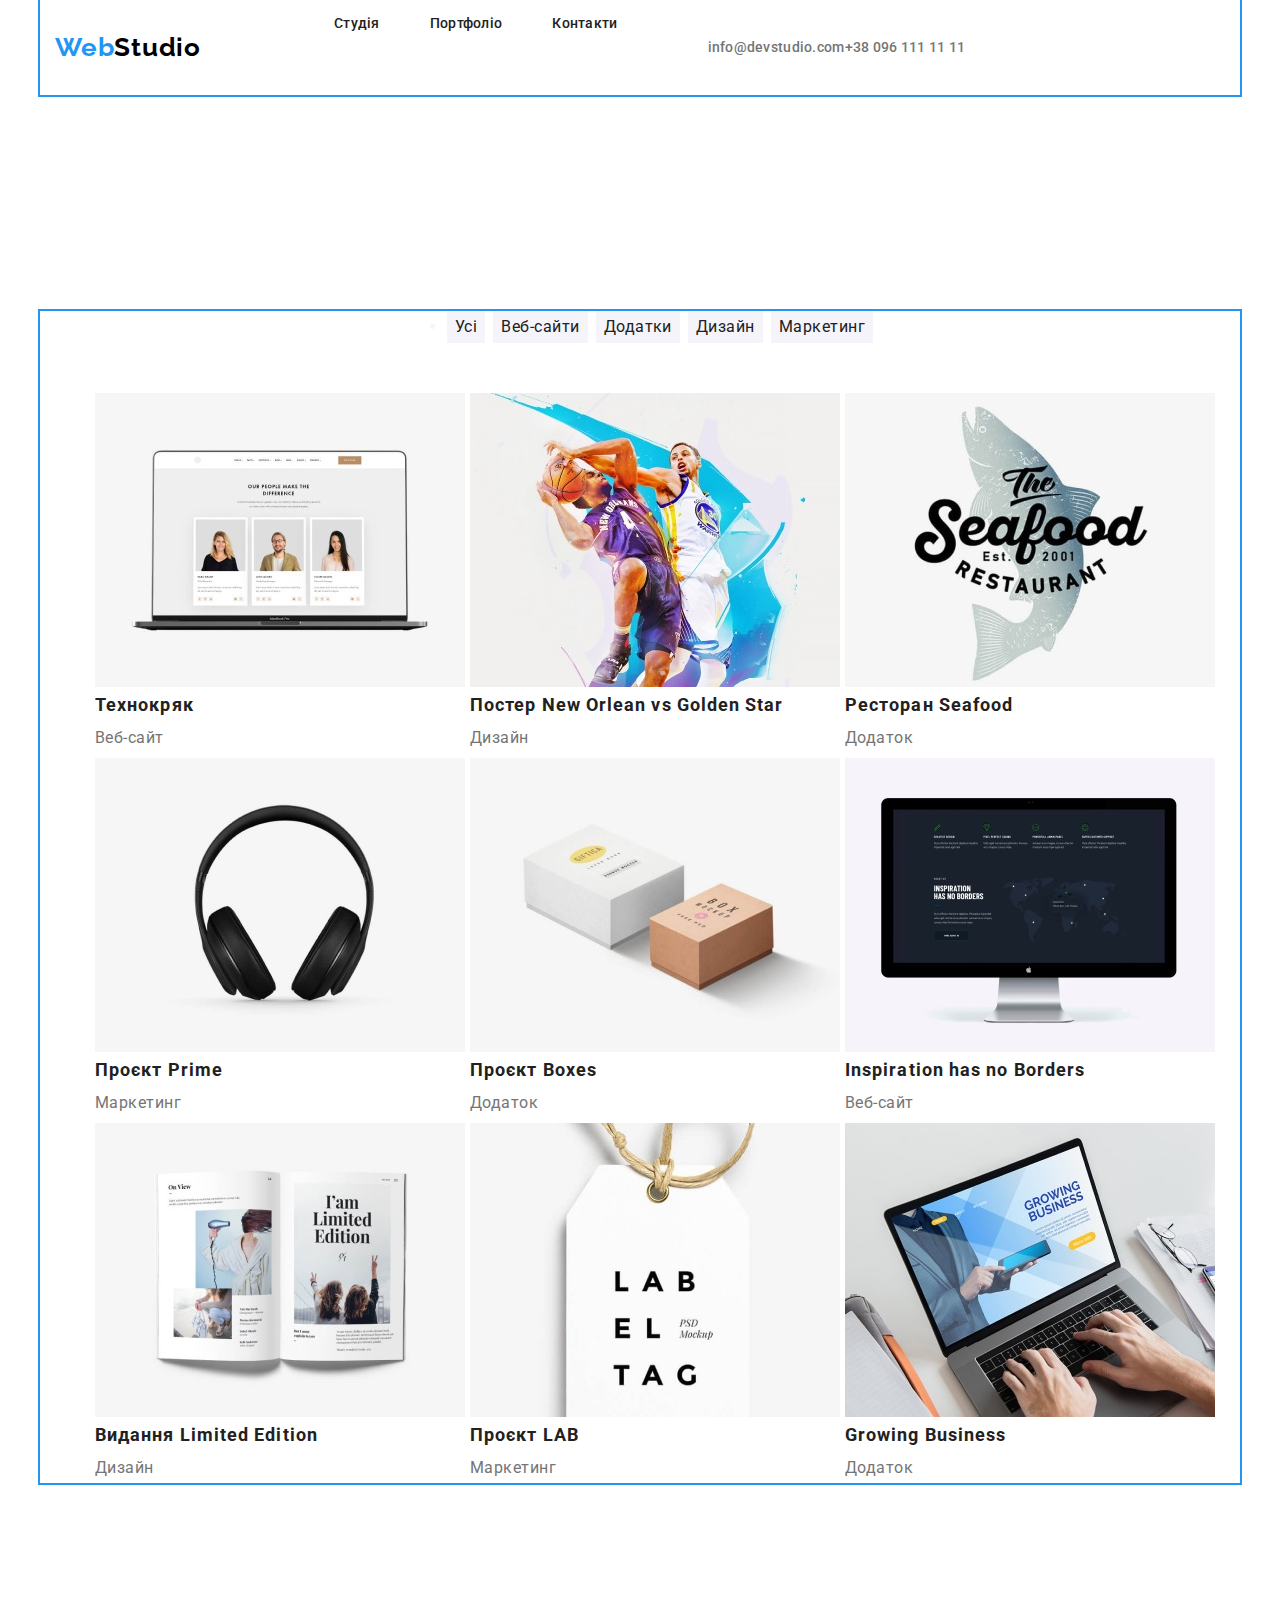
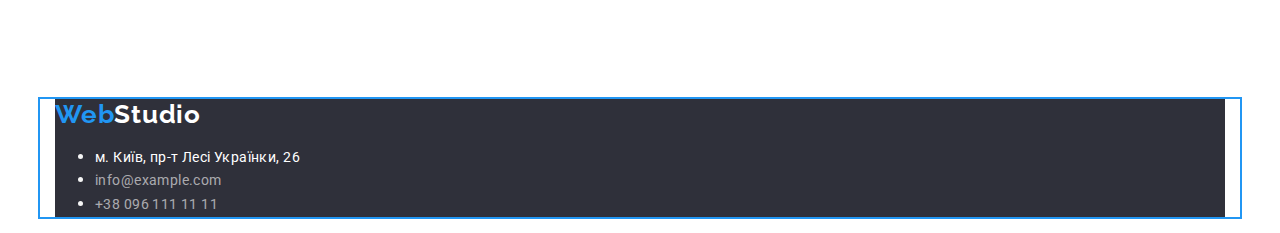
==== commit b17d123f: "update" ====
--- a/portfolio.html
+++ b/portfolio.html
@@ -18,16 +18,16 @@
     <title>Portfolio</title>
   </head>
   <body class="body">
-    <div class="container">
-      <header>
-        <nav>
-          <a class="link" href="">
+    <header>
+      <div class="container container-nav">
+        <nav class="nav">
+          <a class="link logo-link" href="">
             <span class="logocolor">Web</span><span class="logo">Studio</span>
           </a>
           <ul class="list">
-            <li><a class="nav-link" href="">Студія</a></li>
-            <li><a class="nav-link" href="">Портфоліо</a></li>
-            <li><a class="nav-link" href="">Контакти</a></li>
+            <li class="list-item"><a class="nav-link" href="">Студія</a></li>
+            <li class="list-item"><a class="nav-link" href="">Портфоліо</a></li>
+            <li class="list-item"><a class="nav-link" href="">Контакти</a></li>
           </ul>
         </nav>
         <!-- Контактні дані -->
@@ -41,15 +41,15 @@
             <a class="link" href="tel:+380961111111">+38 096 111 11 11</a>
           </li>
         </ul>
-      </header>
-    </div>
+      </div>
+    </header>
 
     <!-- Наші проекти -->
     <main>
       <section class="section">
         <div class="container">
           <h1 hidden>Наше поротфоліо</h1>
-          <ul class="list">
+          <ul class="port-list">
             <li>
               <button class="filtr" type="button">Усі</button>
             </li>
@@ -67,7 +67,7 @@
             </li>
           </ul>
 
-          <ul class="list">
+          <ul class="list photo-list">
             <li class="photo">
               <img
                 src="./img-portfolio/img-1.jpg"
@@ -157,7 +157,7 @@
           ><span class="footer-logo">Studio</span>
         </a>
         <address class="address">
-          <ul class="list">
+          <ul class="address-listt">
             <li>
               <a
                 class="address-link"
--- a/css/styles.css
+++ b/css/styles.css
@@ -28,6 +28,20 @@
 body {
   font-family: "Roboto", sans-serif;
   color: var(--main-cl);
+  margin: 0;
+}
+
+img {
+  display: block;
+}
+
+h1,
+h2,
+h3,
+h4,
+h5,
+h6,
+p {
   margin: 0;
 }
 
@@ -36,12 +50,24 @@
   width: 1200px;
   padding-left: 15px;
   padding-right: 15px;
-  margin: 0 auto;
+  margin-left: auto;
+  margin-right: auto;
+}
+
+.nav {
+  display: flex;
 }
 
 .container-nav {
   display: flex;
-  align-items: ;
+  align-items: center;
+  gap: 50px;
+}
+
+.logo-link {
+  margin-right: 93px;
+  padding-top: 32px;
+  padding-bottom: 32px;
 }
 .logo {
   font-family: Raleway;
@@ -71,8 +97,6 @@
 
 .nav-link {
   display: block;
-  padding-top: 32px;
-  padding-bottom: 32px;
 
   color: var(--subtitle-col);
   font-weight: 500;
@@ -95,6 +119,8 @@
 
 .contacts-list {
   display: flex;
+  margin-left: auto;
+  margin-right: 215px;
 }
 
 .contacts-list .list-item + .list-item {
@@ -111,17 +137,16 @@
 }
 
 .section {
-  padding-top: 94px;
-  padding-bottom: 94px;
+  padding-top: 200px;
+  padding-bottom: 200px;
 }
 
 /* Секція HERO */
 .section-hero {
   background: var(--backgr-col);
   text-align: center;
-  margin-bottom: 94px;
-  padding-top: 94px;
-  padding-bottom: 94px;
+  padding-top: 200px;
+  padding-bottom: 200px;
 }
 
 .slogan {
@@ -132,6 +157,9 @@
   text-transform: uppercase;
   color: var(--txt-but);
   margin-bottom: 30px;
+  width: 620px;
+  margin-left: auto;
+  margin-right: auto;
 }
 
 .btn {
@@ -155,6 +183,10 @@
 }
 
 /* Наші переваги */
+.pref {
+  padding-top: 94px;
+  padding-bottom: 94px;
+}
 .list-title {
   text-transform: uppercase;
   font-size: 14px;
@@ -170,6 +202,10 @@
   letter-spacing: 0.03em;
   color: var(--txt-col);
   margin: 0;
+}
+
+.work {
+  padding-bottom: 94px;
 }
 
 .subtitle {
@@ -181,7 +217,15 @@
   margin-bottom: 50px;
 }
 
+.work-cards {
+  margin-top: 50px;
+  align-items: center;
+}
+
 /* Наша команда */
+.team {
+  background-color: #f5f4fa;
+}
 .team-person {
   font-weight: 500;
   font-size: 16px;
@@ -253,6 +297,11 @@
   text-decoration: none;
 }
 
+.port-list {
+  display: flex;
+  gap: 8px;
+  justify-content: center;
+}
 .filtr:hover,
 .filtr:focus {
   color: var(--txt-but);
@@ -268,6 +317,12 @@
   color: var(--subtitle-col);
   cursor: pointer;
   border-color: transparent;
+}
+
+.photo-list {
+  flex-wrap: wrap;
+  margin-top: 50px;
+  gap: 5px;
 }
 
 .photo-subtitle {
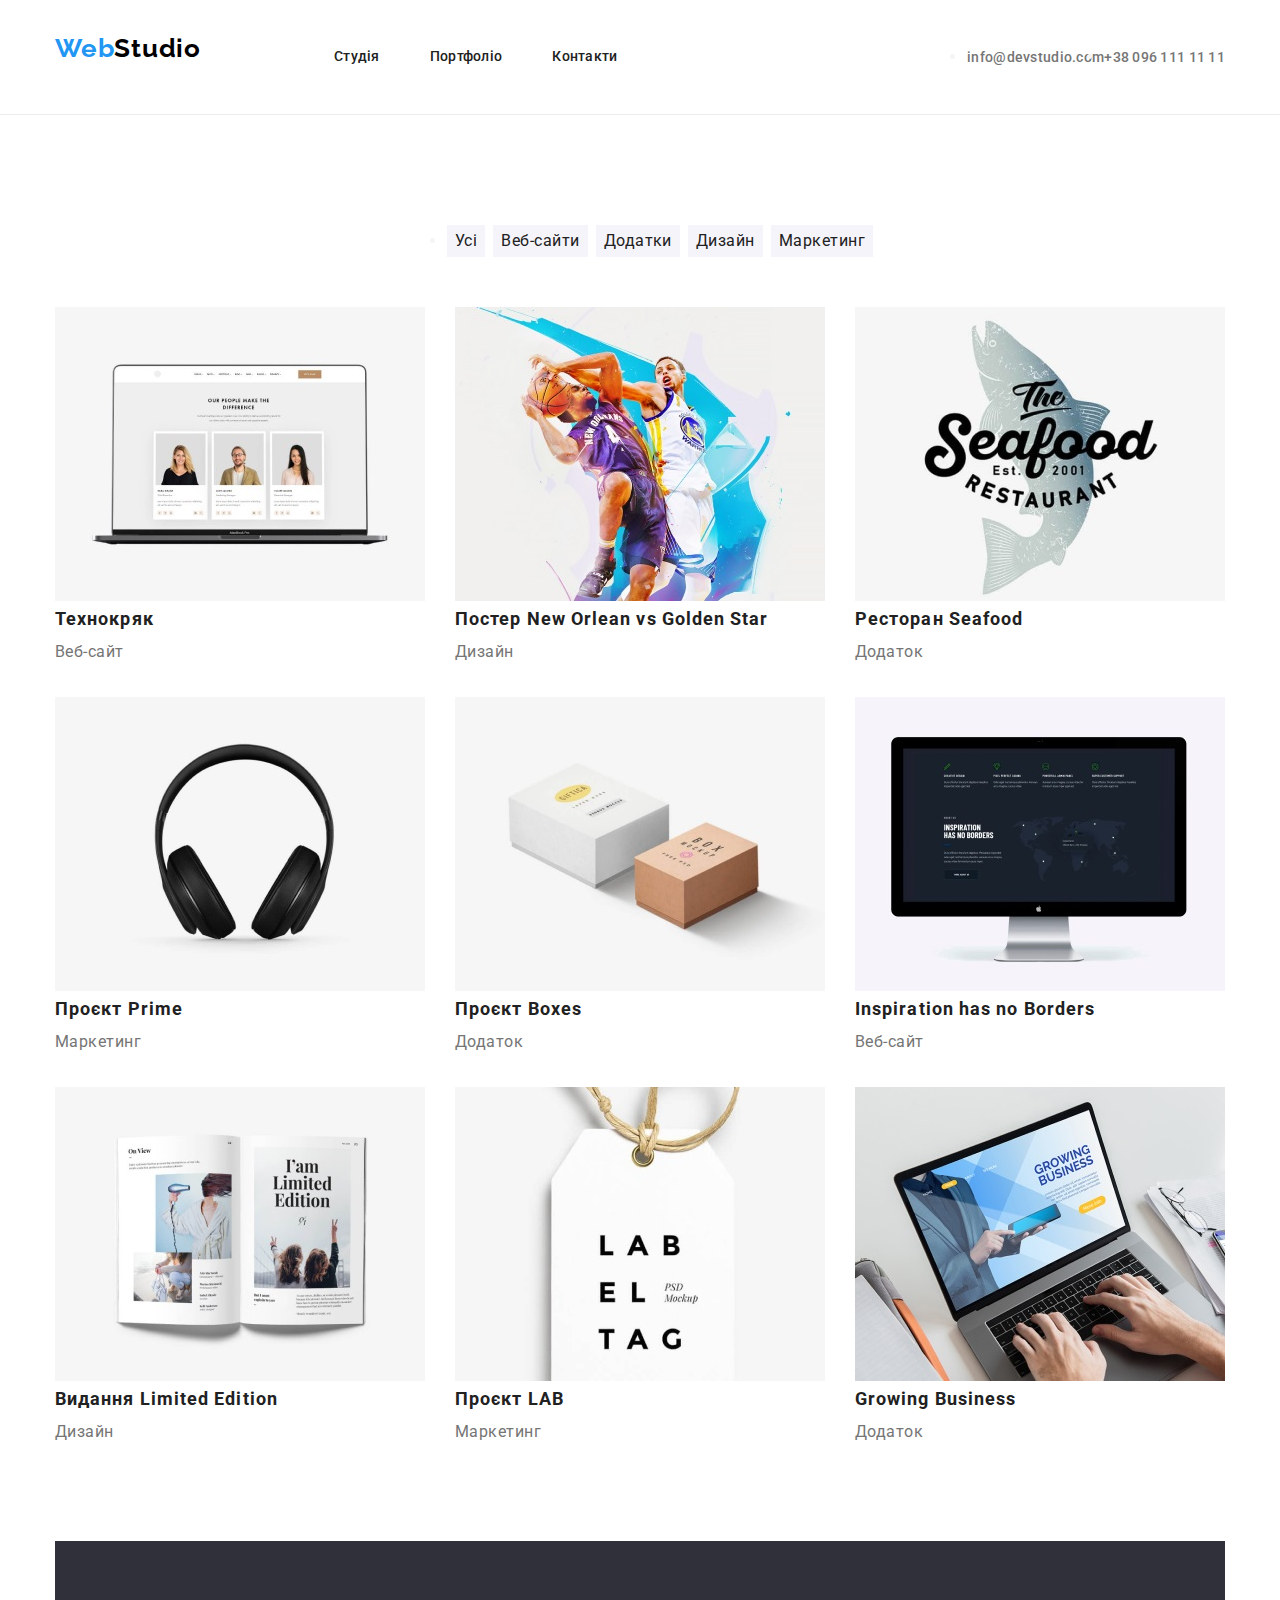
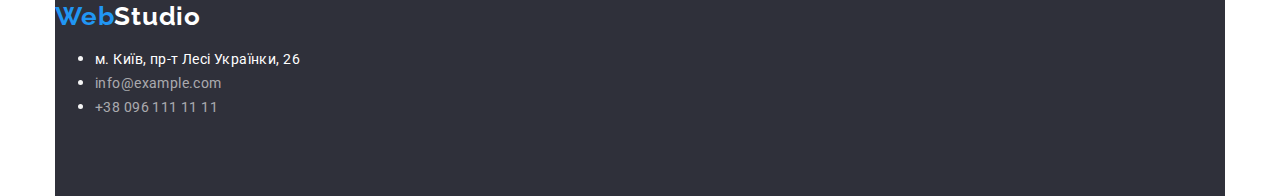
==== commit 0e893098: "update" ====
--- a/portfolio.html
+++ b/portfolio.html
@@ -18,20 +18,20 @@
     <title>Portfolio</title>
   </head>
   <body class="body">
-    <header>
+    <header class="header">
       <div class="container container-nav">
         <nav class="nav">
           <a class="link logo-link" href="">
             <span class="logocolor">Web</span><span class="logo">Studio</span>
           </a>
-          <ul class="list">
+          <ul class="list-nav">
             <li class="list-item"><a class="nav-link" href="">Студія</a></li>
             <li class="list-item"><a class="nav-link" href="">Портфоліо</a></li>
             <li class="list-item"><a class="nav-link" href="">Контакти</a></li>
           </ul>
         </nav>
         <!-- Контактні дані -->
-        <ul class="list">
+        <ul class="contacts-list">
           <li>
             <a class="link" href="mailto:info@devstudio.com"
               >info@devstudio.com</a
@@ -46,10 +46,10 @@
 
     <!-- Наші проекти -->
     <main>
-      <section class="section">
+      <section class="section-filtr">
         <div class="container">
           <h1 hidden>Наше поротфоліо</h1>
-          <ul class="port-list">
+          <ul class="filtr-list">
             <li>
               <button class="filtr" type="button">Усі</button>
             </li>
--- a/css/styles.css
+++ b/css/styles.css
@@ -46,7 +46,6 @@
 }
 
 .container {
-  outline: 2px solid #2196f3;
   width: 1200px;
   padding-left: 15px;
   padding-right: 15px;
@@ -54,6 +53,10 @@
   margin-right: auto;
 }
 
+.header {
+  border-bottom: 1px solid #ececec;
+}
+
 .nav {
   display: flex;
 }
@@ -89,6 +92,17 @@
 
 .list {
   display: flex;
+  margin: 0;
+  padding: 0;
+  list-style: none;
+}
+
+.list-nav {
+  list-style: none;
+  display: flex;
+  padding-top: 32px;
+  padding-bottom: 32px;
+  gap: 50px;
 }
 
 .list .list-item + .list-item {
@@ -120,7 +134,8 @@
 .contacts-list {
   display: flex;
   margin-left: auto;
-  margin-right: 215px;
+  padding-top: 32px;
+  padding-bottom: 32px;
 }
 
 .contacts-list .list-item + .list-item {
@@ -150,7 +165,6 @@
 }
 
 .slogan {
-  outline: 2px solid tomato;
   font-size: 44px;
   line-height: 1.36;
   letter-spacing: 0.06em;
@@ -205,6 +219,7 @@
 }
 
 .work {
+  padding-top: 0;
   padding-bottom: 94px;
 }
 
@@ -220,11 +235,19 @@
 .work-cards {
   margin-top: 50px;
   align-items: center;
+  gap: 30px;
 }
 
 /* Наша команда */
 .team {
   background-color: #f5f4fa;
+  padding-top: 94px;
+  padding-bottom: 94px;
+}
+
+.team-list {
+  margin-top: 50px;
+  gap: 30px;
 }
 .team-person {
   font-weight: 500;
@@ -247,6 +270,8 @@
 /* Підвал */
 .footer {
   background: var(--backgr-col);
+  padding-top: 60px;
+  padding-bottom: 60px;
 }
 
 .footer-logocolor {
@@ -289,18 +314,15 @@
   color: rgba(255, 255, 255, 0.6);
 }
 
-.list {
-  list-style: none;
-}
-
-.link {
-  text-decoration: none;
-}
-
 .port-list {
   display: flex;
   gap: 8px;
   justify-content: center;
+}
+
+.section-filtr {
+  padding-top: 94px;
+  padding-bottom: 94px;
 }
 .filtr:hover,
 .filtr:focus {
@@ -319,10 +341,16 @@
   border-color: transparent;
 }
 
+.filtr-list {
+  display: flex;
+  gap: 8px;
+  justify-content: center;
+}
+
 .photo-list {
   flex-wrap: wrap;
   margin-top: 50px;
-  gap: 5px;
+  gap: 30px;
 }
 
 .photo-subtitle {
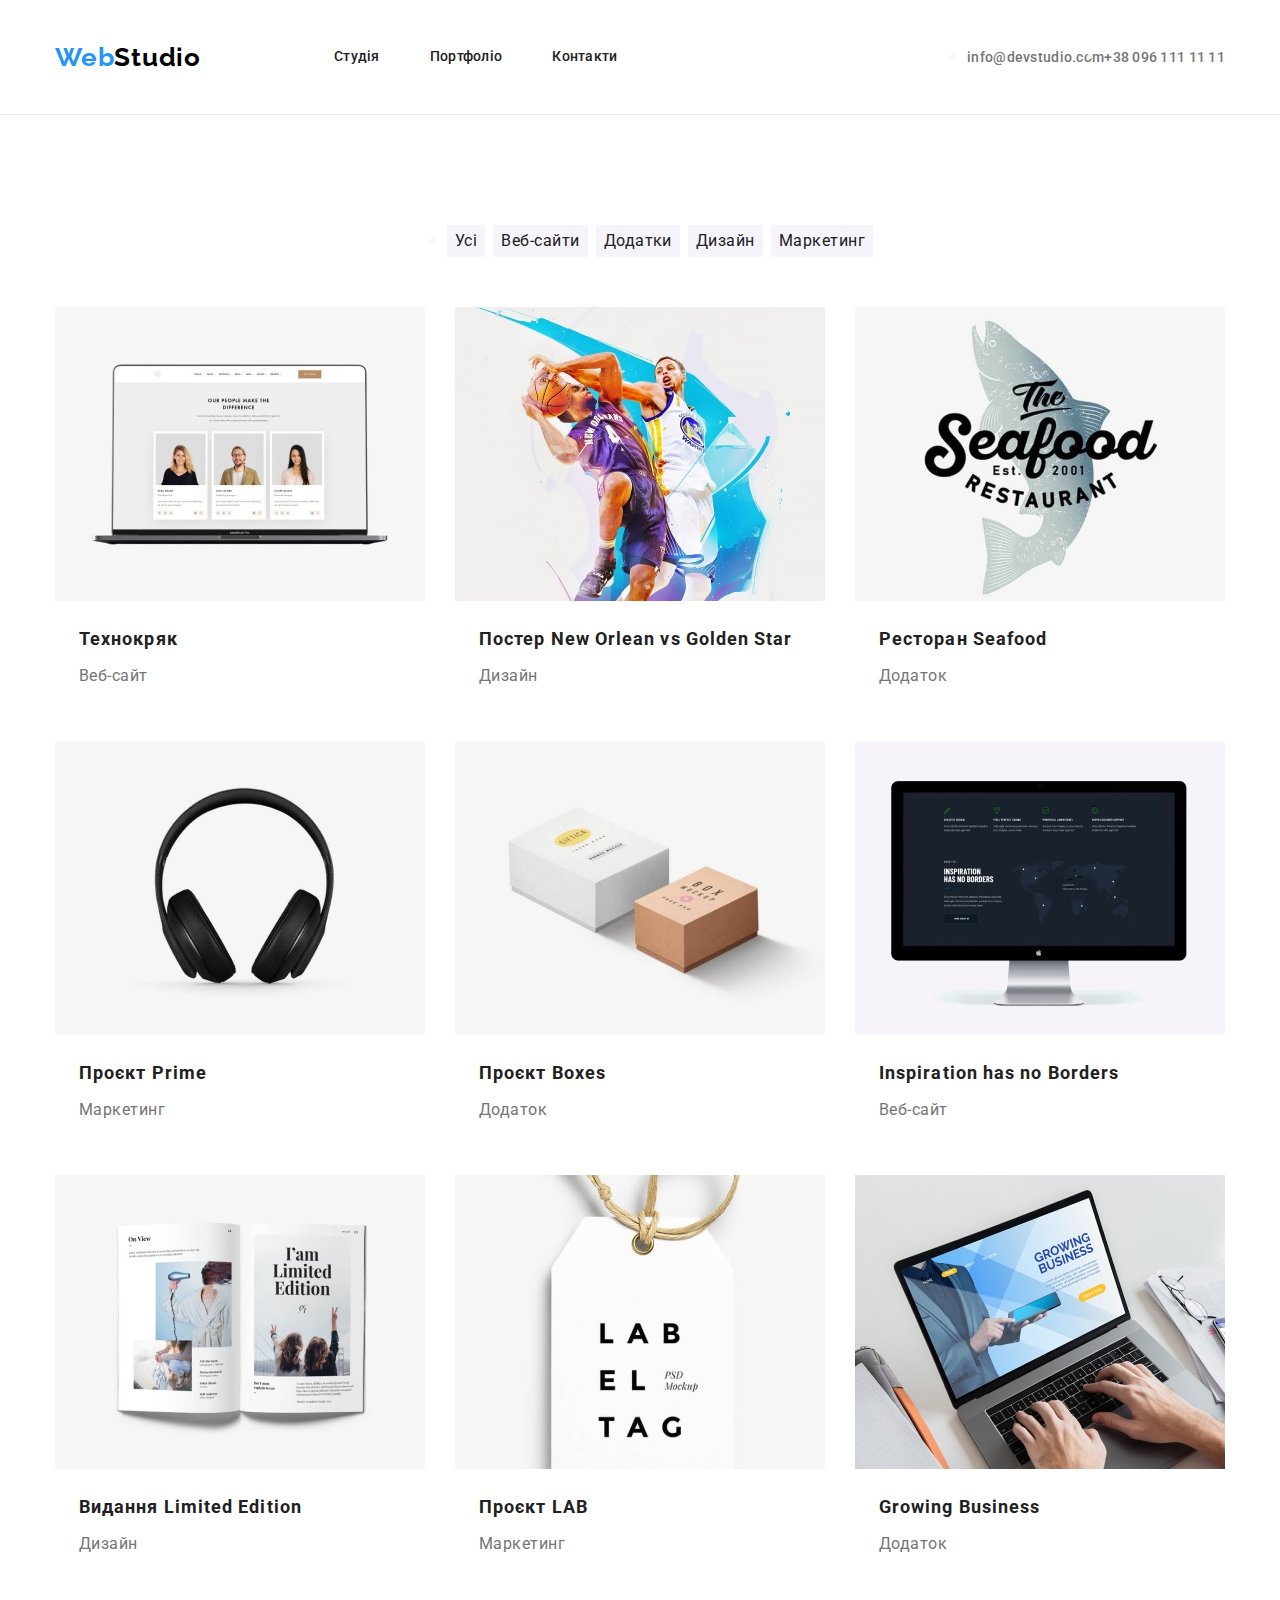
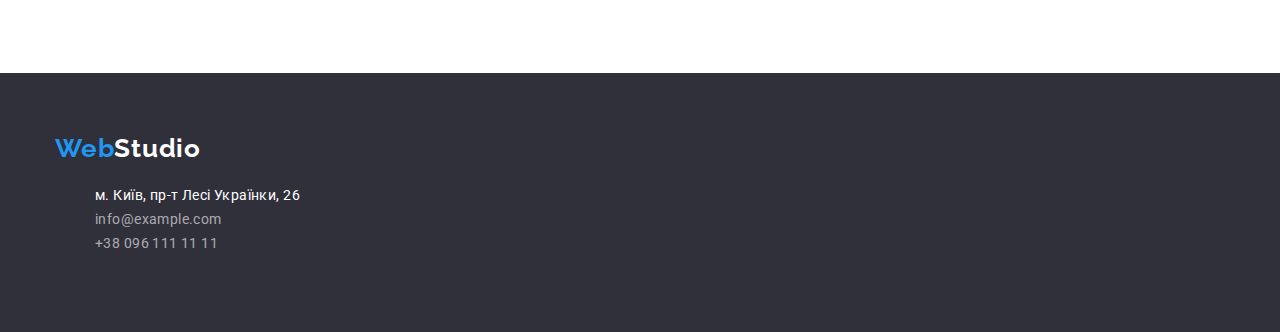
==== commit f927a749: "update" ====
--- a/portfolio.html
+++ b/portfolio.html
@@ -46,7 +46,7 @@
 
     <!-- Наші проекти -->
     <main>
-      <section class="section-filtr">
+      <section class="section">
         <div class="container">
           <h1 hidden>Наше поротфоліо</h1>
           <ul class="filtr-list">
@@ -74,13 +74,17 @@
                 alt="вебсайт Технокряк"
                 width="370"
               />
-              <h3 class="photo-subtitle">Технокряк</h3>
-              <p class="photo-text">Веб-сайт</p>
+              <div class="photo-items">
+                <h3 class="photo-subtitle">Технокряк</h3>
+                <p class="photo-text">Веб-сайт</p>
+              </div>
             </li>
             <li class="photo">
               <img src="./img-portfolio/img-2.jpg" alt="Постер" width="370" />
-              <h3 class="photo-subtitle">Постер New Orlean vs Golden Star</h3>
-              <p class="photo-text">Дизайн</p>
+              <div class="photo-items">
+                <h3 class="photo-subtitle">Постер New Orlean vs Golden Star</h3>
+                <p class="photo-text">Дизайн</p>
+              </div>
             </li>
             <li class="photo">
               <img
@@ -88,8 +92,10 @@
                 alt="Постер Ресторан"
                 width="370"
               />
-              <h3 class="photo-subtitle">Ресторан Seafood</h3>
-              <p class="photo-text">Додаток</p>
+              <div class="photo-items">
+                <h3 class="photo-subtitle">Ресторан Seafood</h3>
+                <p class="photo-text">Додаток</p>
+              </div>
             </li>
             <li class="photo">
               <img
@@ -97,8 +103,10 @@
                 alt="Проект Прайм"
                 width="370"
               />
-              <h3 class="photo-subtitle">Проєкт Prime</h3>
-              <p class="photo-text">Маркетинг</p>
+              <div class="photo-items">
+                <h3 class="photo-subtitle">Проєкт Prime</h3>
+                <p class="photo-text">Маркетинг</p>
+              </div>
             </li>
             <li class="photo">
               <img
@@ -106,8 +114,10 @@
                 alt="Проект Боксез"
                 width="370"
               />
-              <h3 class="photo-subtitle">Проєкт Boxes</h3>
-              <p class="photo-text">Додаток</p>
+              <div class="photo-items">
+                <h3 class="photo-subtitle">Проєкт Boxes</h3>
+                <p class="photo-text">Додаток</p>
+              </div>
             </li>
             <li class="photo">
               <img
@@ -115,8 +125,10 @@
                 alt="вебсайт Інспірейшн"
                 width="370"
               />
-              <h3 class="photo-subtitle">Inspiration has no Borders</h3>
-              <p class="photo-text">Веб-сайт</p>
+              <div class="photo-items">
+                <h3 class="photo-subtitle">Inspiration has no Borders</h3>
+                <p class="photo-text">Веб-сайт</p>
+              </div>
             </li>
             <li class="photo">
               <img
@@ -124,8 +136,10 @@
                 alt="Дизайн Видання"
                 width="370"
               />
-              <h3 class="photo-subtitle">Видання Limited Edition</h3>
-              <p class="photo-text">Дизайн</p>
+              <div class="photo-items">
+                <h3 class="photo-subtitle">Видання Limited Edition</h3>
+                <p class="photo-text">Дизайн</p>
+              </div>
             </li>
             <li class="photo">
               <img
@@ -133,8 +147,10 @@
                 alt="Проект Лаб"
                 width="370"
               />
-              <h3 class="photo-subtitle">Проєкт LAB</h3>
-              <p class="photo-text">Маркетинг</p>
+              <div class="photo-items">
+                <h3 class="photo-subtitle">Проєкт LAB</h3>
+                <p class="photo-text">Маркетинг</p>
+              </div>
             </li>
             <li class="photo">
               <img
@@ -142,22 +158,24 @@
                 alt="Розвито Бізнесу"
                 width="370"
               />
-              <h3 class="photo-subtitle">Growing Business</h3>
-              <p class="photo-text">Додаток</p>
+              <div class="photo-items">
+                <h3 class="photo-subtitle">Growing Business</h3>
+                <p class="photo-text">Додаток</p>
+              </div>
             </li>
           </ul>
         </div>
       </section>
     </main>
     <!-- Підвал -->
-    <div class="container">
-      <footer class="footer">
+    <footer class="footer">
+      <div class="container">
         <a class="link" href="./index.html">
           <span class="footer-logocolor">Web</span
           ><span class="footer-logo">Studio</span>
         </a>
         <address class="address">
-          <ul class="address-listt">
+          <ul class="address-list">
             <li>
               <a
                 class="address-link"
@@ -177,7 +195,7 @@
             </li>
           </ul>
         </address>
-      </footer>
-    </div>
+      </div>
+    </footer>
   </body>
 </html>
--- a/css/styles.css
+++ b/css/styles.css
@@ -5,7 +5,7 @@
 *,
 *::before,
 *::after {
-  box-sizing: inherit;
+  
 }
 
 :root {
@@ -33,6 +33,8 @@
 
 img {
   display: block;
+  max-width: 100%;
+  height: auto;
 }
 
 h1,
@@ -45,6 +47,26 @@
   margin: 0;
 }
 
+.hidden {
+  position: absolute;
+  width: 1px;
+  height: 1px;
+  margin: -1px;
+  border: 0;
+  padding: 0;
+  white-space: nowrap;
+  clip-path: inset(100%);
+  clip: rect(0 0 0 0);
+  overflow: hidden;
+}
+
+.ul {
+  margin: 0;
+  padding: 0;
+  list-style: none;
+  text-decoration: none;
+}
+
 .container {
   width: 1200px;
   padding-left: 15px;
@@ -59,19 +81,17 @@
 
 .nav {
   display: flex;
+  align-items: center;
 }
 
 .container-nav {
   display: flex;
   align-items: center;
-  gap: 50px;
-}
+  }
 
 .logo-link {
   margin-right: 93px;
-  padding-top: 32px;
-  padding-bottom: 32px;
-}
+  }
 .logo {
   font-family: Raleway;
   font-weight: 700;
@@ -152,8 +172,8 @@
 }
 
 .section {
-  padding-top: 200px;
-  padding-bottom: 200px;
+  padding-top: 94px;
+  padding-bottom: 94px;
 }
 
 /* Секція HERO */
@@ -197,10 +217,7 @@
 }
 
 /* Наші переваги */
-.pref {
-  padding-top: 94px;
-  padding-bottom: 94px;
-}
+
 .list-title {
   text-transform: uppercase;
   font-size: 14px;
@@ -216,11 +233,7 @@
   letter-spacing: 0.03em;
   color: var(--txt-col);
   margin: 0;
-}
-
-.work {
-  padding-top: 0;
-  padding-bottom: 94px;
+  padding-right: 30px;
 }
 
 .subtitle {
@@ -233,7 +246,6 @@
 }
 
 .work-cards {
-  margin-top: 50px;
   align-items: center;
   gap: 30px;
 }
@@ -241,12 +253,9 @@
 /* Наша команда */
 .team {
   background-color: #f5f4fa;
-  padding-top: 94px;
-  padding-bottom: 94px;
-}
+  }
 
 .team-list {
-  margin-top: 50px;
   gap: 30px;
 }
 .team-person {
@@ -255,6 +264,7 @@
   line-height: 1.18;
   text-align: center;
   letter-spacing: 0.03em;
+  margin-bottom: 10px;
   color: var(--subtitle-col);
 }
 
@@ -265,6 +275,10 @@
   text-align: center;
   letter-spacing: 0.03em;
   color: var(--txt-col);
+}
+
+.photo-wrapp {
+padding: 30px;
 }
 
 /* Підвал */
@@ -293,6 +307,19 @@
   color: var(--txt-but);
 }
 
+.address {
+  margin-top: 20px;
+}
+
+.footer-item {
+  margin-bottom: 10px;
+}
+
+.address-list {
+  list-style: none;
+  text-decoration: none;
+}
+
 .address-link {
   font-weight: 400;
   font-size: 14px;
@@ -320,10 +347,6 @@
   justify-content: center;
 }
 
-.section-filtr {
-  padding-top: 94px;
-  padding-bottom: 94px;
-}
 .filtr:hover,
 .filtr:focus {
   color: var(--txt-but);
@@ -364,5 +387,10 @@
   font-size: 16px;
   line-height: 1.87;
   letter-spacing: 0.03em;
+  margin-top: 4px;
   color: var(--txt-col);
 }
+
+.photo-items {
+  padding: 20px 24px;
+}
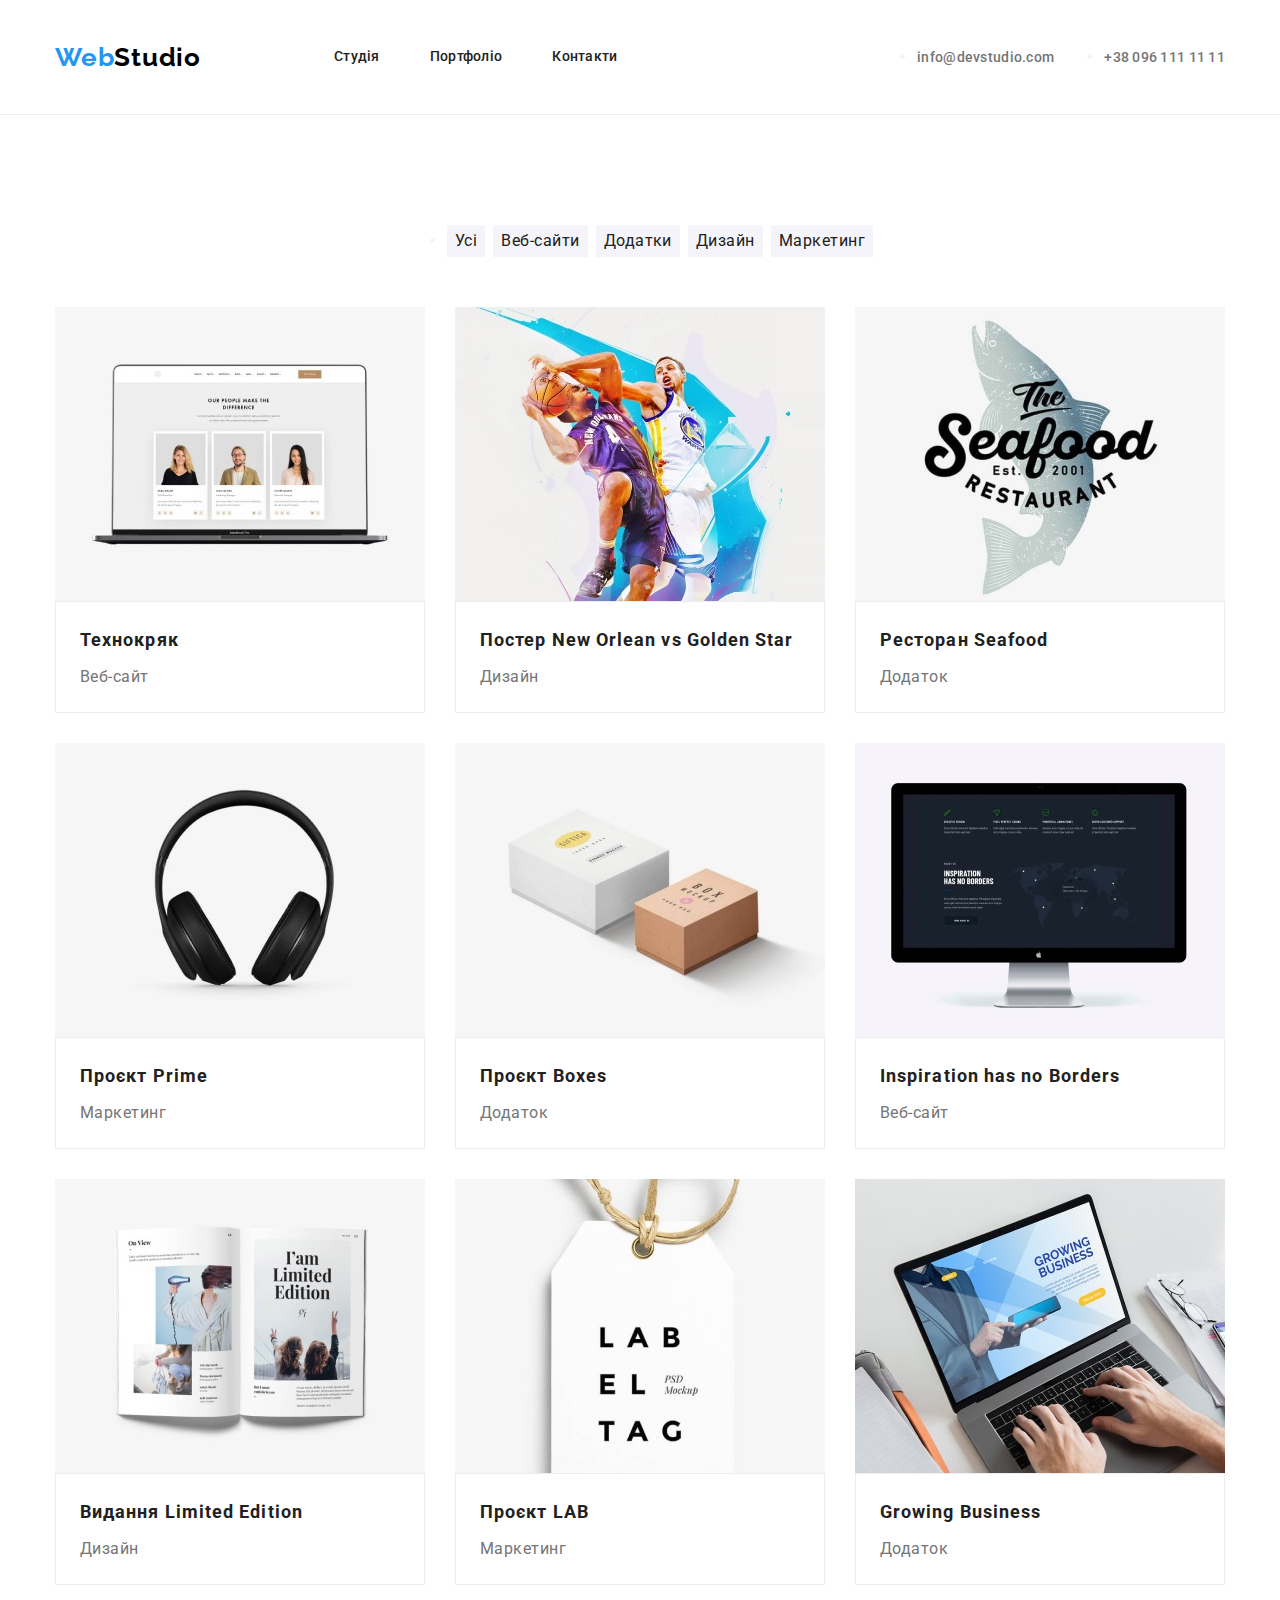
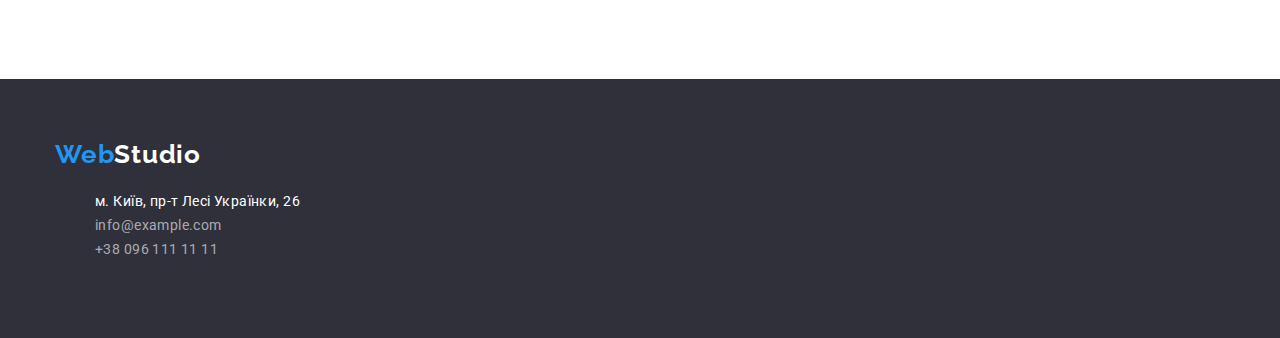
==== commit 2d1aa1ed: "uppdate" ====
--- a/portfolio.html
+++ b/portfolio.html
@@ -32,12 +32,12 @@
         </nav>
         <!-- Контактні дані -->
         <ul class="contacts-list">
-          <li>
+          <li class="list-item">
             <a class="link" href="mailto:info@devstudio.com"
               >info@devstudio.com</a
             >
           </li>
-          <li>
+          <li class="list-item">
             <a class="link" href="tel:+380961111111">+38 096 111 11 11</a>
           </li>
         </ul>
@@ -48,7 +48,7 @@
     <main>
       <section class="section">
         <div class="container">
-          <h1 hidden>Наше поротфоліо</h1>
+          <h1 class="visually-hidden">Наше поротфоліо</h1>
           <ul class="filtr-list">
             <li>
               <button class="filtr" type="button">Усі</button>
--- a/css/styles.css
+++ b/css/styles.css
@@ -5,7 +5,6 @@
 *,
 *::before,
 *::after {
-  
 }
 
 :root {
@@ -64,7 +63,6 @@
   margin: 0;
   padding: 0;
   list-style: none;
-  text-decoration: none;
 }
 
 .container {
@@ -87,11 +85,11 @@
 .container-nav {
   display: flex;
   align-items: center;
-  }
+}
 
 .logo-link {
   margin-right: 93px;
-  }
+}
 .logo {
   font-family: Raleway;
   font-weight: 700;
@@ -218,6 +216,19 @@
 
 /* Наші переваги */
 
+.visually-hidden {
+  position: absolute;
+  width: 1px;
+  height: 1px;
+  margin: -1px;
+  border: 0;
+  padding: 0;
+  white-space: nowrap;
+  clip-path: inset(100%);
+  clip: rect(0 0 0 0);
+  overflow: hidden;
+}
+
 .list-title {
   text-transform: uppercase;
   font-size: 14px;
@@ -253,7 +264,7 @@
 /* Наша команда */
 .team {
   background-color: #f5f4fa;
-  }
+}
 
 .team-list {
   gap: 30px;
@@ -278,7 +289,7 @@
 }
 
 .photo-wrapp {
-padding: 30px;
+  padding: 30px;
 }
 
 /* Підвал */
@@ -392,5 +403,7 @@
 }
 
 .photo-items {
+  border-top: none;
   padding: 20px 24px;
-}
+  border: 1px solid #eeeeee;
+}
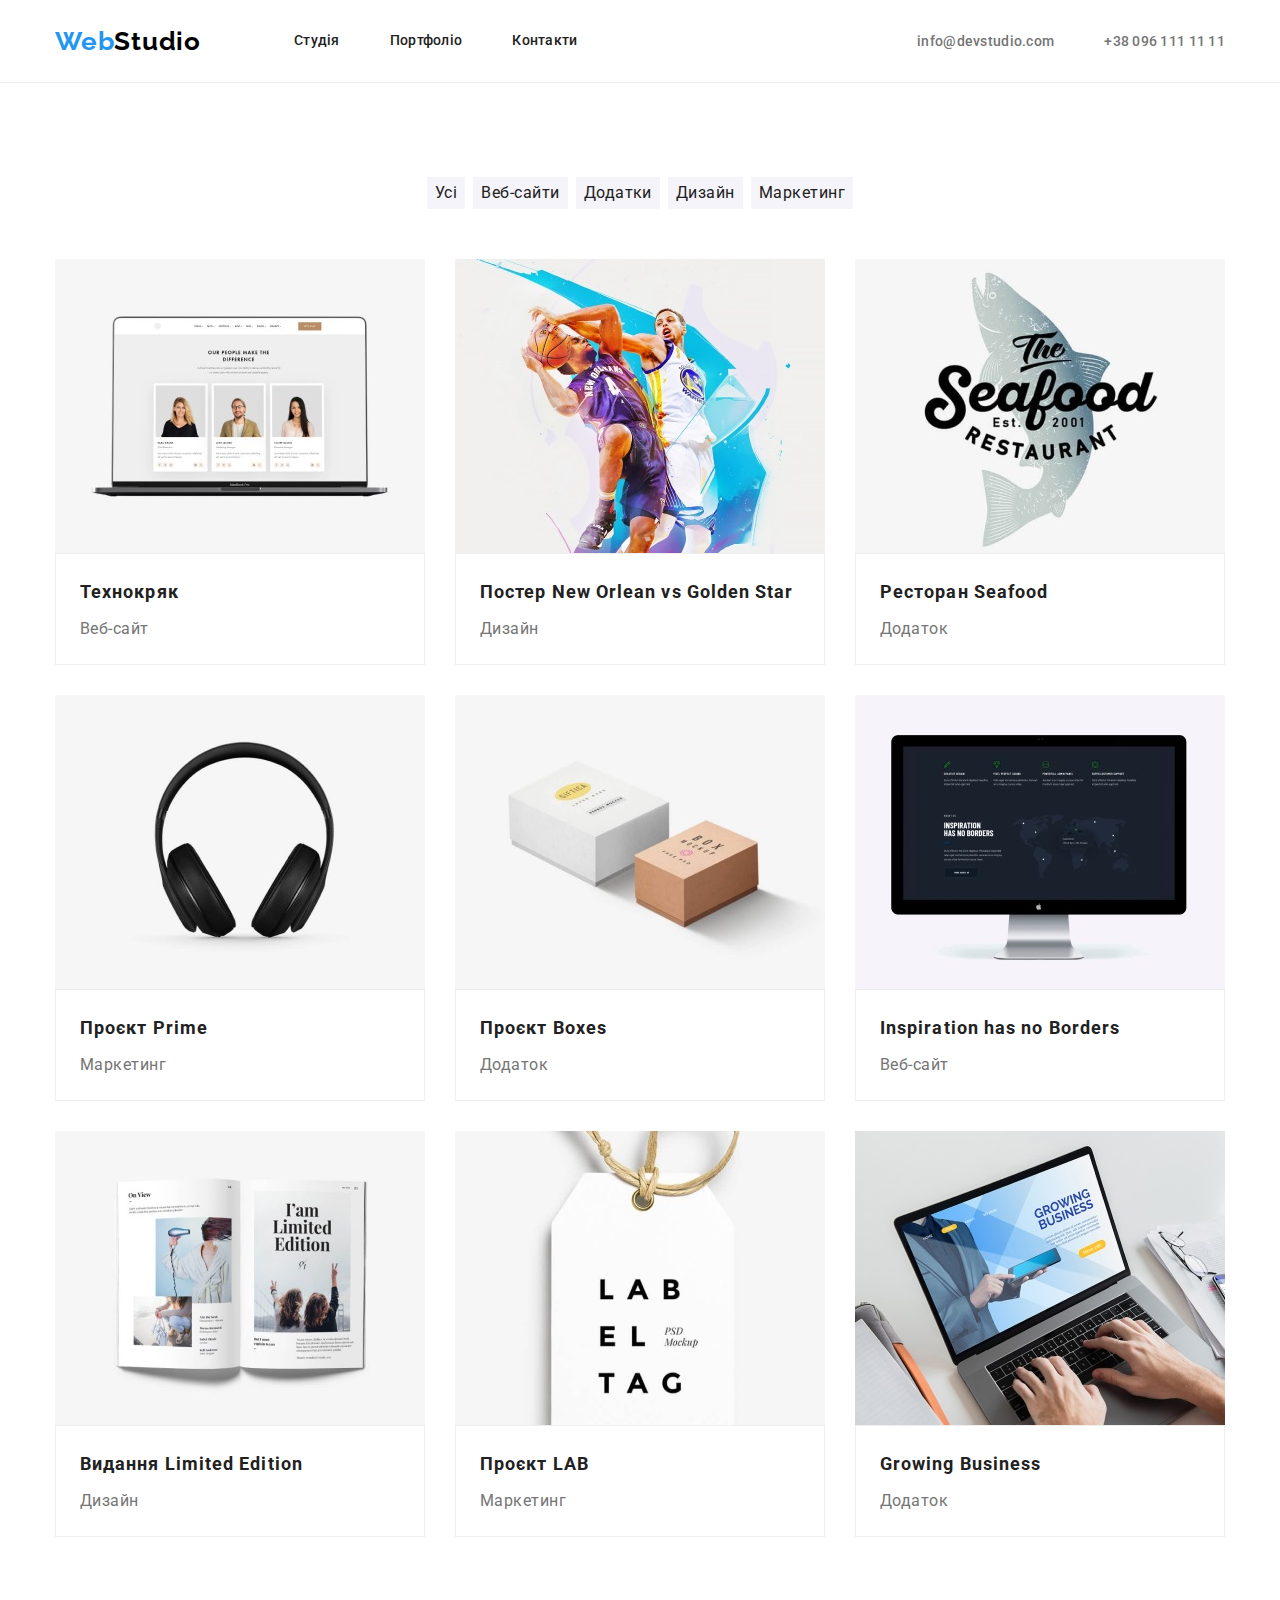
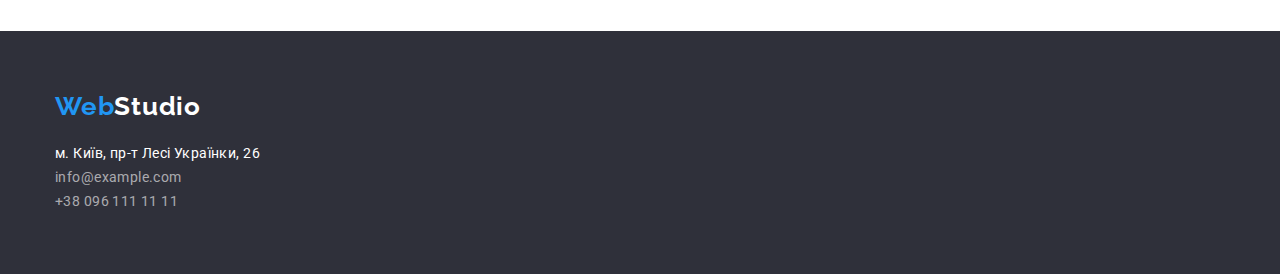
==== commit 4e05bab8: "footer-item" ====
--- a/portfolio.html
+++ b/portfolio.html
@@ -25,8 +25,8 @@
             <span class="logocolor">Web</span><span class="logo">Studio</span>
           </a>
           <ul class="list-nav">
-            <li class="list-item"><a class="nav-link" href="">Студія</a></li>
-            <li class="list-item"><a class="nav-link" href="">Портфоліо</a></li>
+            <li class="list-item"><a class="nav-link" href="./index.html">Студія</a></li>
+            <li class="list-item"><a class="nav-link" href="./portfolio.html">Портфоліо</a></li>
             <li class="list-item"><a class="nav-link" href="">Контакти</a></li>
           </ul>
         </nav>
--- a/css/styles.css
+++ b/css/styles.css
@@ -34,6 +34,12 @@
   display: block;
   max-width: 100%;
   height: auto;
+}
+
+ul {
+  margin: 0;
+  padding: 0;
+  list-style: none;
 }
 
 h1,
@@ -59,12 +65,6 @@
   overflow: hidden;
 }
 
-.ul {
-  margin: 0;
-  padding: 0;
-  list-style: none;
-}
-
 .container {
   width: 1200px;
   padding-left: 15px;
@@ -112,11 +112,9 @@
   display: flex;
   margin: 0;
   padding: 0;
-  list-style: none;
 }
 
 .list-nav {
-  list-style: none;
   display: flex;
   padding-top: 32px;
   padding-bottom: 32px;
@@ -244,7 +242,14 @@
   letter-spacing: 0.03em;
   color: var(--txt-col);
   margin: 0;
-  padding-right: 30px;
+}
+
+.pref-text:not(:last-child) {
+  margin-right: 30px;
+}
+
+.work {
+  padding-top: 0;
 }
 
 .subtitle {
@@ -289,7 +294,7 @@
 }
 
 .photo-wrapp {
-  padding: 30px;
+  padding: 30px 0;
 }
 
 /* Підвал */
@@ -322,8 +327,8 @@
   margin-top: 20px;
 }
 
-.footer-item {
-  margin-bottom: 10px;
+.footer-item :not(:last-child) {
+  margin-bottom: 9px;
 }
 
 .address-list {
